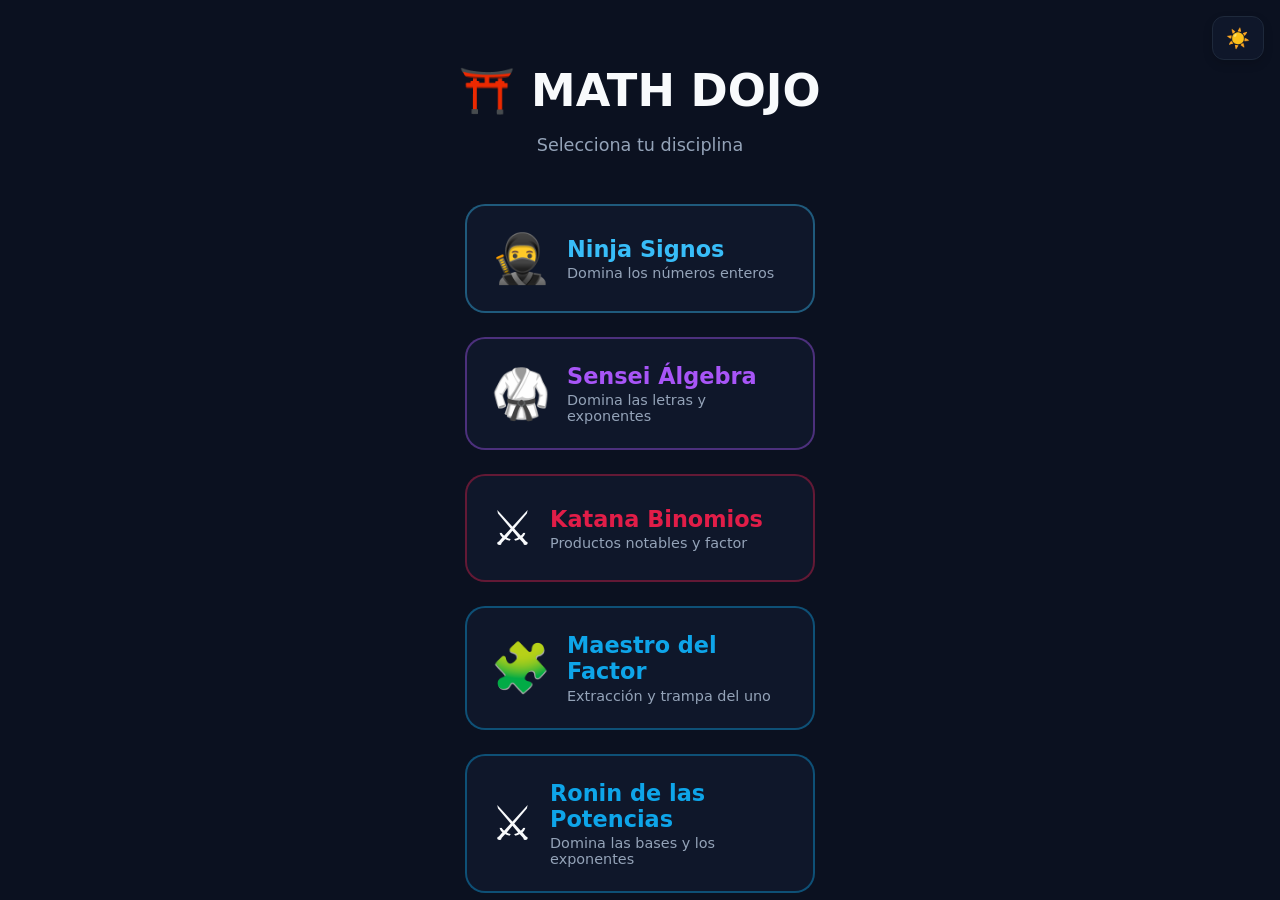
==== index.html @ 6744fbae "Add files via upload" ====
<!DOCTYPE html>
<html lang="es">
<head>
  <script>
    if (localStorage.getItem('mathlab_theme') === 'light') {
      document.documentElement.setAttribute('data-theme', 'light');
    }
  </script>
  <meta charset="UTF-8">
  <meta name="viewport" content="width=device-width, initial-scale=1.0, maximum-scale=1.0, user-scalable=no">
  <title>Math Dojo | MATH LAB</title>
  <meta name="theme-color" content="#0b1120">
  <meta name="apple-mobile-web-app-capable" content="yes">
  <meta name="apple-mobile-web-app-status-bar-style" content="black-translucent">
  <link rel="manifest" href="manifest.json">
  
  <style>
    :root {
      --bg-primary: #0b1120;
      --bg-card: #0f172a;
      --text-main: #f8fafc;
      --text-muted: #94a3b8;
      --border-color: #1e293b;
    }
    [data-theme="light"] {
      --bg-primary: #f8fafc;
      --bg-card: #ffffff;
      --text-main: #0f172a;
      --text-muted: #64748b;
      --border-color: #e2e8f0;
    }
    body {
      margin: 0; padding: 0;
      background-color: var(--bg-primary); color: var(--text-main);
      font-family: system-ui, -apple-system, sans-serif;
      height: 100vh; display: flex; flex-direction: column; align-items: center;
      transition: background-color 0.3s, color 0.3s;
    }
    .theme-toggle-btn {
      position: absolute; top: 1rem; right: 1rem;
      background: var(--bg-card); border: 1px solid var(--border-color);
      border-radius: 12px; cursor: pointer; padding: 0.6rem 0.8rem;
      font-size: 1.2rem; display: inline-flex; color: var(--text-main);
      box-shadow: 0 4px 10px rgba(0,0,0,0.15); z-index: 100;
    }
    .header { text-align: center; margin-top: 4rem; margin-bottom: 2rem; }
    .header h1 { font-size: 2.8rem; margin: 0; font-weight: 900; }
    .header p { color: var(--text-muted); font-size: 1.1rem; }
    
    .games-grid {
      display: flex; flex-direction: column; gap: 1.5rem;
      width: 90%; max-width: 350px;
    }
    .game-card {
      background: var(--bg-card); border: 2px solid var(--border-color);
      border-radius: 20px; padding: 1.5rem; text-decoration: none;
      display: flex; align-items: center; gap: 1rem;
      transition: transform 0.2s, box-shadow 0.2s;
      color: var(--text-main);
    }
    .game-card:active { transform: scale(0.95); }
    .game-icon { font-size: 3rem; }
    .game-info h2 { margin: 0 0 0.2rem 0; font-size: 1.4rem; font-weight: 800; }
    .game-info p { margin: 0; font-size: 0.9rem; color: var(--text-muted); }
    
    /* Colores específicos de cada juego */
    .card-enteros { border-color: rgba(56, 189, 248, 0.4); }
    .card-enteros h2 { color: #38bdf8; }
    .card-algebra { border-color: rgba(168, 85, 247, 0.4); }
    .card-algebra h2 { color: #a855f7; }
  </style>
</head>
<body>
  <button class="theme-toggle-btn" onclick="toggleTheme()"><span id="theme-icon">☀️</span></button>

  <div class="header">
    <h1>⛩️ MATH DOJO</h1>
    <p>Selecciona tu disciplina</p>
  </div>

  <div class="games-grid">
    <a href="signos.html" class="game-card card-enteros">
      <div class="game-icon">🥷</div>
      <div class="game-info">
        <h2>Ninja Signos</h2>
        <p>Domina los números enteros</p>
      </div>
    </a>

    <a href="algebra.html" class="game-card card-algebra">
      <div class="game-icon">🥋</div>
      <div class="game-info">
        <h2>Sensei Álgebra</h2>
        <p>Domina las letras y exponentes</p>
      </div>
    </a>

    <a href="notables.html" class="game-card" style="border-color: rgba(225, 29, 72, 0.4);">
      <div class="game-icon">⚔️</div>
      <div class="game-info">
        <h2 style="color: #e11d48;">Katana Binomios</h2>
        <p>Productos notables y factor</p>
      </div>
    </a>

    <a href="factor.html" class="game-card" style="border-color: rgba(14, 165, 233, 0.4);">
      <div class="game-icon">🧩</div>
      <div class="game-info">
        <h2 style="color: #0ea5e9;">Maestro del Factor</h2>
        <p>Extracción y trampa del uno</p>
      </div>
    <a href="ronin.html" class="game-card" style="border-color: rgba(14, 165, 233, 0.4);">
      <div class="game-icon">⚔️</div>
      <div class="game-info">
        <h2 style="color: #0ea5e9;">Ronin de las Potencias</h2>
        <p>Domina las bases y los exponentes</p>
      </div>
    </a>
  </div>

  <script>
    function initTheme() {
      const isLight = document.documentElement.getAttribute('data-theme') === 'light';
      document.getElementById('theme-icon').textContent = isLight ? '🌙' : '☀️';
    }
    function toggleTheme() {
      const isLight = document.documentElement.getAttribute('data-theme') === 'light';
      if (isLight) {
        document.documentElement.removeAttribute('data-theme');
        localStorage.setItem('mathlab_theme', 'dark');
        document.getElementById('theme-icon').textContent = '☀️';
      } else {
        document.documentElement.setAttribute('data-theme', 'light');
        localStorage.setItem('mathlab_theme', 'light');
        document.getElementById('theme-icon').textContent = '🌙';
      }
    }
    window.addEventListener('DOMContentLoaded', initTheme);
    
    if ('serviceWorker' in navigator) {
      window.addEventListener('load', () => navigator.serviceWorker.register('./sw.js'));
    }
  </script>
</body>
</html>
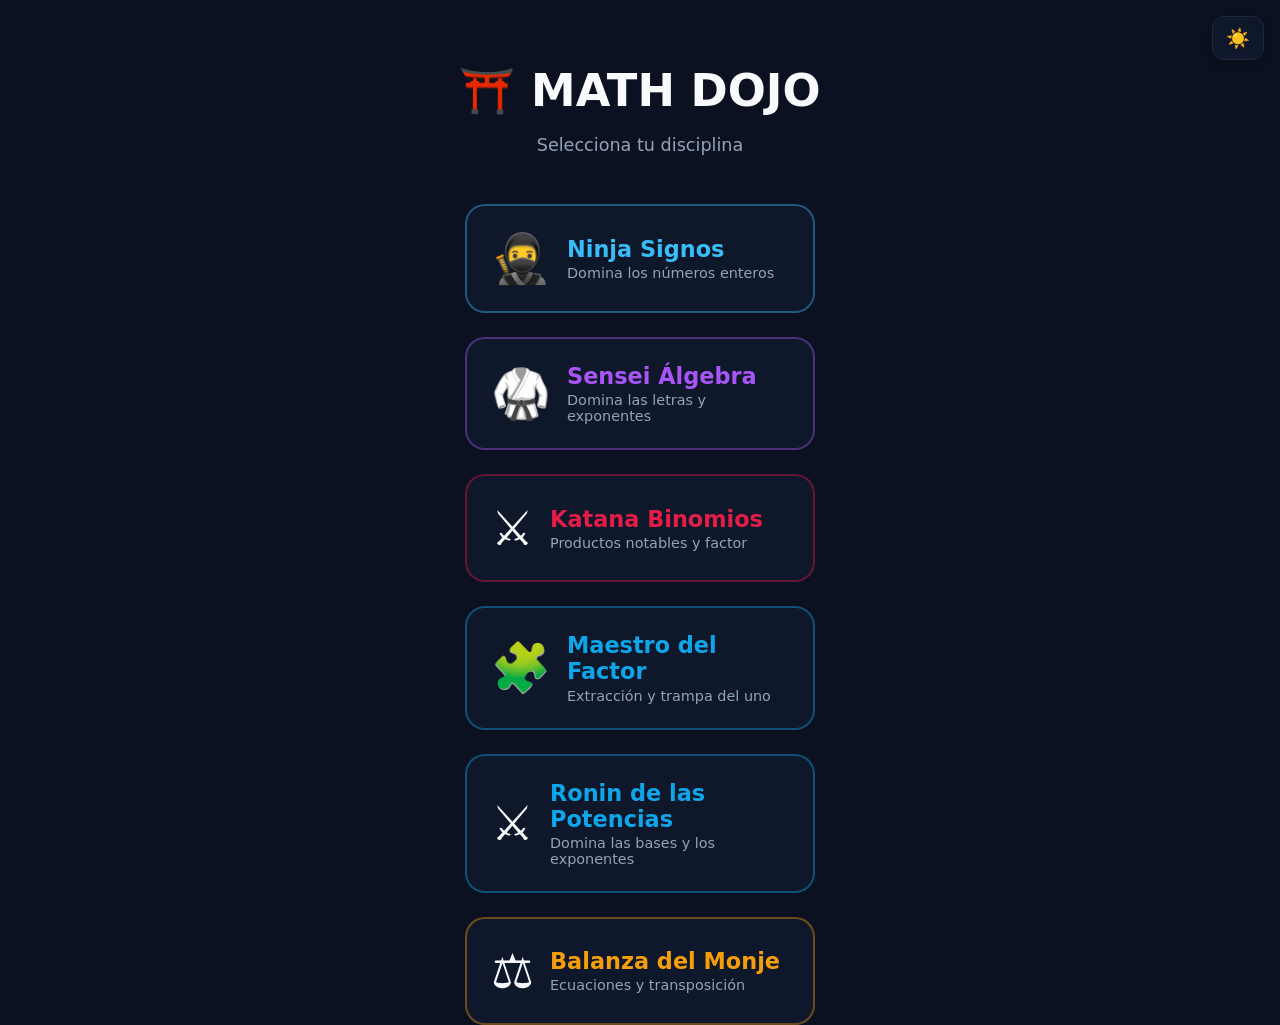
==== commit 5681ce02: "Add files via upload" ====
--- a/index.html
+++ b/index.html
@@ -116,6 +116,13 @@
         <p>Domina las bases y los exponentes</p>
       </div>
     </a>
+    <a href="balanza.html" class="game-card" style="border-color: rgba(245, 158, 11, 0.4);">
+      <div class="game-icon">⚖️</div>
+      <div class="game-info">
+        <h2 style="color: #f59e0b;">Balanza del Monje</h2>
+        <p>Ecuaciones y transposición</p>
+      </div>
+    </a>
   </div>
 
   <script>
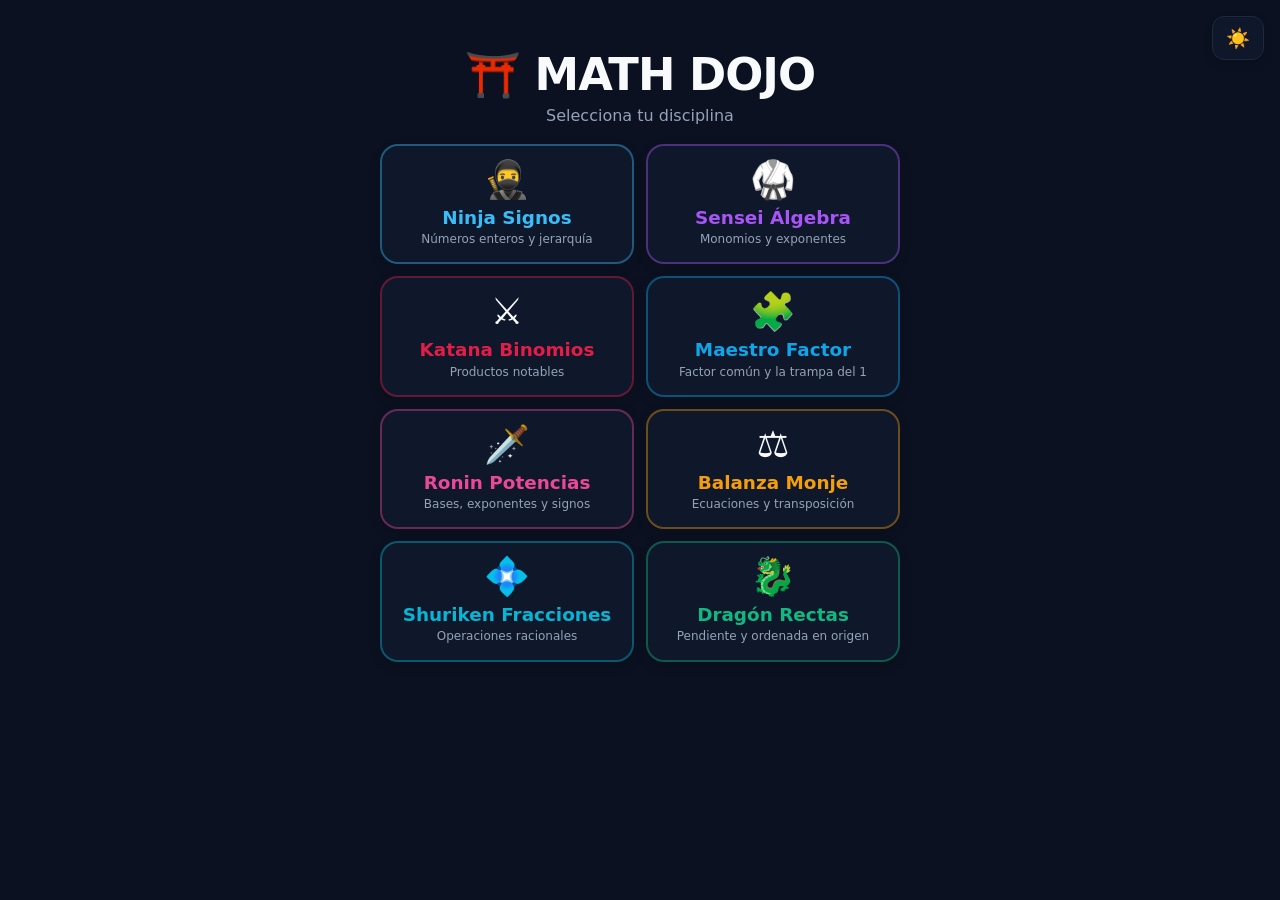
==== commit 95eb9dde: "Add files via upload" ====
--- a/index.html
+++ b/index.html
@@ -7,7 +7,7 @@
     }
   </script>
   <meta charset="UTF-8">
-  <meta name="viewport" content="width=device-width, initial-scale=1.0, maximum-scale=1.0, user-scalable=no">
+  <meta name="viewport" content="width=device-width, initial-scale=1.0, maximum-scale=1.0, user-scalable=no, viewport-fit=cover">
   <title>Math Dojo | MATH LAB</title>
   <meta name="theme-color" content="#0b1120">
   <meta name="apple-mobile-web-app-capable" content="yes">
@@ -29,12 +29,18 @@
       --text-muted: #64748b;
       --border-color: #e2e8f0;
     }
+    * { box-sizing: border-box; }
+    
     body {
       margin: 0; padding: 0;
       background-color: var(--bg-primary); color: var(--text-main);
       font-family: system-ui, -apple-system, sans-serif;
-      height: 100vh; display: flex; flex-direction: column; align-items: center;
+      min-height: 100vh;
+      display: flex; flex-direction: column; align-items: center;
+      overflow-x: hidden;
+      overflow-y: auto; /* Permite scroll limpio en el menú */
       transition: background-color 0.3s, color 0.3s;
+      padding-bottom: max(2rem, env(safe-area-inset-bottom));
     }
     .theme-toggle-btn {
       position: absolute; top: 1rem; right: 1rem;
@@ -42,28 +48,64 @@
       border-radius: 12px; cursor: pointer; padding: 0.6rem 0.8rem;
       font-size: 1.2rem; display: inline-flex; color: var(--text-main);
       box-shadow: 0 4px 10px rgba(0,0,0,0.15); z-index: 100;
-    }
-    .header { text-align: center; margin-top: 4rem; margin-bottom: 2rem; }
-    .header h1 { font-size: 2.8rem; margin: 0; font-weight: 900; }
-    .header p { color: var(--text-muted); font-size: 1.1rem; }
-    
+      transition: transform 0.15s;
+    }
+    .theme-toggle-btn:active { transform: scale(0.9); }
+
+    .header {
+      text-align: center;
+      margin-top: max(3rem, env(safe-area-inset-top));
+      margin-bottom: 1.2rem;
+      padding: 0 1rem;
+    }
+    .header h1 { font-size: clamp(2rem, 6vw, 2.8rem); margin: 0; font-weight: 900; letter-spacing: -1px; }
+    .header p { color: var(--text-muted); font-size: 1rem; margin: 0.3rem 0 0 0; }
+    
+    /* REJILLA A DOBLE COLUMNA */
     .games-grid {
-      display: flex; flex-direction: column; gap: 1.5rem;
-      width: 90%; max-width: 350px;
+      display: grid;
+      grid-template-columns: repeat(2, minmax(0, 1fr));
+      gap: 0.75rem;
+      width: 94%;
+      max-width: 520px;
     }
     .game-card {
-      background: var(--bg-card); border: 2px solid var(--border-color);
-      border-radius: 20px; padding: 1.5rem; text-decoration: none;
-      display: flex; align-items: center; gap: 1rem;
-      transition: transform 0.2s, box-shadow 0.2s;
+      background: var(--bg-card);
+      border: 2px solid var(--border-color);
+      border-radius: 18px;
+      padding: 1rem 0.6rem;
+      text-decoration: none;
+      display: flex;
+      flex-direction: column;
+      align-items: center;
+      text-align: center;
+      justify-content: center;
+      gap: 0.5rem;
+      transition: transform 0.15s, box-shadow 0.2s;
       color: var(--text-main);
+      box-shadow: 0 4px 12px rgba(0,0,0,0.15);
     }
     .game-card:active { transform: scale(0.95); }
-    .game-icon { font-size: 3rem; }
-    .game-info h2 { margin: 0 0 0.2rem 0; font-size: 1.4rem; font-weight: 800; }
-    .game-info p { margin: 0; font-size: 0.9rem; color: var(--text-muted); }
-    
-    /* Colores específicos de cada juego */
+    .game-icon { font-size: 2.3rem; line-height: 1; }
+    .game-info { width: 100%; }
+    .game-info h2 {
+      margin: 0 0 0.2rem 0;
+      font-size: clamp(0.95rem, 3.2vw, 1.15rem);
+      font-weight: 800;
+      line-height: 1.2;
+    }
+    .game-info p {
+      margin: 0;
+      font-size: 0.75rem;
+      color: var(--text-muted);
+      line-height: 1.2;
+      display: -webkit-box;
+      -webkit-line-clamp: 2;
+      -webkit-box-orient: vertical;
+      overflow: hidden;
+    }
+    
+    /* Colores temáticos */
     .card-enteros { border-color: rgba(56, 189, 248, 0.4); }
     .card-enteros h2 { color: #38bdf8; }
     .card-algebra { border-color: rgba(168, 85, 247, 0.4); }
@@ -71,7 +113,9 @@
   </style>
 </head>
 <body>
-  <button class="theme-toggle-btn" onclick="toggleTheme()"><span id="theme-icon">☀️</span></button>
+  <button class="theme-toggle-btn" onclick="toggleTheme()" title="Cambiar tema">
+    <span id="theme-icon">☀️</span>
+  </button>
 
   <div class="header">
     <h1>⛩️ MATH DOJO</h1>
@@ -83,7 +127,7 @@
       <div class="game-icon">🥷</div>
       <div class="game-info">
         <h2>Ninja Signos</h2>
-        <p>Domina los números enteros</p>
+        <p>Números enteros y jerarquía</p>
       </div>
     </a>
 
@@ -91,7 +135,7 @@
       <div class="game-icon">🥋</div>
       <div class="game-info">
         <h2>Sensei Álgebra</h2>
-        <p>Domina las letras y exponentes</p>
+        <p>Monomios y exponentes</p>
       </div>
     </a>
 
@@ -99,28 +143,47 @@
       <div class="game-icon">⚔️</div>
       <div class="game-info">
         <h2 style="color: #e11d48;">Katana Binomios</h2>
-        <p>Productos notables y factor</p>
+        <p>Productos notables</p>
       </div>
     </a>
 
     <a href="factor.html" class="game-card" style="border-color: rgba(14, 165, 233, 0.4);">
       <div class="game-icon">🧩</div>
       <div class="game-info">
-        <h2 style="color: #0ea5e9;">Maestro del Factor</h2>
-        <p>Extracción y trampa del uno</p>
-      </div>
-    <a href="ronin.html" class="game-card" style="border-color: rgba(14, 165, 233, 0.4);">
-      <div class="game-icon">⚔️</div>
-      <div class="game-info">
-        <h2 style="color: #0ea5e9;">Ronin de las Potencias</h2>
-        <p>Domina las bases y los exponentes</p>
-      </div>
-    </a>
+        <h2 style="color: #0ea5e9;">Maestro Factor</h2>
+        <p>Factor común y la trampa del 1</p>
+      </div>
+    </a>
+
+    <a href="ronin.html" class="game-card" style="border-color: rgba(236, 72, 153, 0.4);">
+      <div class="game-icon">🗡️</div>
+      <div class="game-info">
+        <h2 style="color: #ec4899;">Ronin Potencias</h2>
+        <p>Bases, exponentes y signos</p>
+      </div>
+    </a>
+
     <a href="balanza.html" class="game-card" style="border-color: rgba(245, 158, 11, 0.4);">
       <div class="game-icon">⚖️</div>
       <div class="game-info">
-        <h2 style="color: #f59e0b;">Balanza del Monje</h2>
+        <h2 style="color: #f59e0b;">Balanza Monje</h2>
         <p>Ecuaciones y transposición</p>
+      </div>
+    </a>
+
+    <a href="fracciones.html" class="game-card" style="border-color: rgba(6, 182, 212, 0.4);">
+      <div class="game-icon">💠</div>
+      <div class="game-info">
+        <h2 style="color: #06b6d4;">Shuriken Fracciones</h2>
+        <p>Operaciones racionales</p>
+      </div>
+    </a>
+
+    <a href="rectas.html" class="game-card" style="border-color: rgba(16, 185, 129, 0.4);">
+      <div class="game-icon">🐉</div>
+      <div class="game-info">
+        <h2 style="color: #10b981;">Dragón Rectas</h2>
+        <p>Pendiente y ordenada en origen</p>
       </div>
     </a>
   </div>
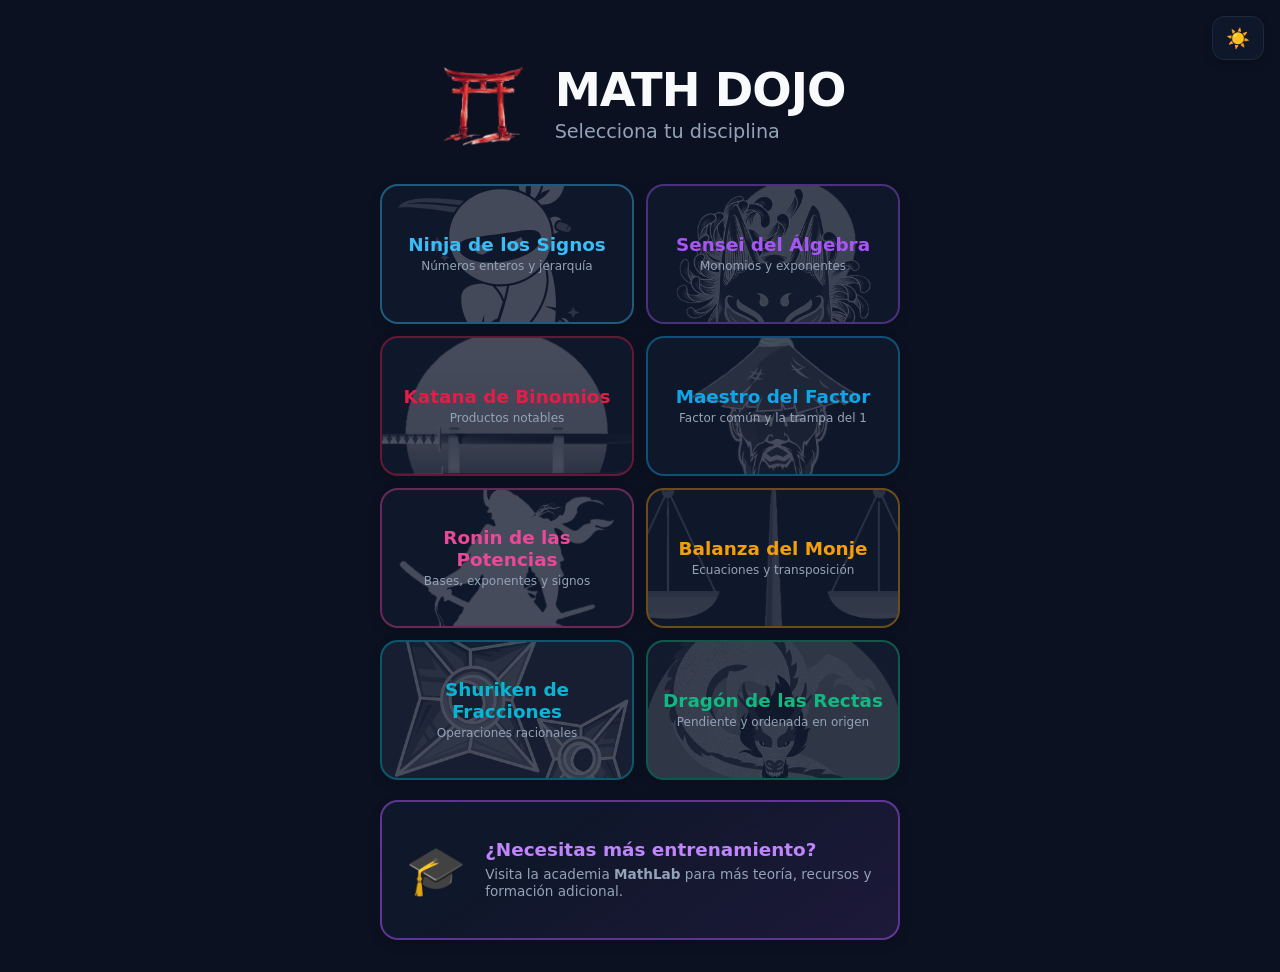
==== commit 3b2db954: "Add files via upload" ====
--- a/index.html
+++ b/index.html
@@ -38,7 +38,7 @@
       min-height: 100vh;
       display: flex; flex-direction: column; align-items: center;
       overflow-x: hidden;
-      overflow-y: auto; /* Permite scroll limpio en el menú */
+      overflow-y: auto;
       transition: background-color 0.3s, color 0.3s;
       padding-bottom: max(2rem, env(safe-area-inset-bottom));
     }
@@ -53,13 +53,49 @@
     .theme-toggle-btn:active { transform: scale(0.9); }
 
     .header {
-      text-align: center;
-      margin-top: max(3rem, env(safe-area-inset-top));
-      margin-bottom: 1.2rem;
-      padding: 0 1rem;
-    }
-    .header h1 { font-size: clamp(2rem, 6vw, 2.8rem); margin: 0; font-weight: 900; letter-spacing: -1px; }
-    .header p { color: var(--text-muted); font-size: 1rem; margin: 0.3rem 0 0 0; }
+      display: flex;
+      flex-direction: row;
+      align-items: center;
+      justify-content: center;
+      gap: 1.5rem;
+      margin-top: max(3.5rem, env(safe-area-inset-top));
+      margin-bottom: 2rem;
+      padding: 0 1.2rem;
+      max-width: 520px;
+      width: 94%;
+    }
+    .header-tori {
+      height: 6rem;
+      width: 6rem;
+      object-fit: contain;
+      flex-shrink: 0;
+      display: block;
+      mix-blend-mode: screen; 
+    }
+    [data-theme="light"] .header-tori {
+      mix-blend-mode: multiply;
+    }
+    .header-text {
+      display: flex;
+      flex-direction: column;
+      align-items: flex-start;
+      text-align: left;
+      justify-content: center;
+    }
+    .header h1 { 
+      font-size: clamp(2rem, 6.5vw, 2.9rem); 
+      margin: 0; 
+      font-weight: 900; 
+      letter-spacing: -1px; 
+      line-height: 1.1;
+    }
+    .header p { 
+      color: var(--text-muted); 
+      font-size: clamp(0.95rem, 3.4vw, 1.2rem); 
+      margin: 0.2rem 0 0 0; 
+      font-weight: 500;
+      line-height: 1.2;
+    }
     
     /* REJILLA A DOBLE COLUMNA */
     .games-grid {
@@ -70,24 +106,38 @@
       max-width: 520px;
     }
     .game-card {
-      background: var(--bg-card);
+      background-color: var(--bg-card);
       border: 2px solid var(--border-color);
       border-radius: 18px;
-      padding: 1rem 0.6rem;
+      padding: 1.2rem 0.8rem;
+      min-height: 140px;
       text-decoration: none;
       display: flex;
       flex-direction: column;
       align-items: center;
       text-align: center;
       justify-content: center;
-      gap: 0.5rem;
+      gap: 0.4rem;
       transition: transform 0.15s, box-shadow 0.2s;
       color: var(--text-main);
       box-shadow: 0 4px 12px rgba(0,0,0,0.15);
+      position: relative;
+      overflow: hidden; 
     }
     .game-card:active { transform: scale(0.95); }
-    .game-icon { font-size: 2.3rem; line-height: 1; }
-    .game-info { width: 100%; }
+
+    .game-icon {
+      font-size: 2.3rem;
+      line-height: 1;
+      position: relative;
+      z-index: 2;
+    }
+
+    .game-info {
+      width: 100%;
+      position: relative;
+      z-index: 2;
+    }
     .game-info h2 {
       margin: 0 0 0.2rem 0;
       font-size: clamp(0.95rem, 3.2vw, 1.15rem);
@@ -99,17 +149,72 @@
       font-size: 0.75rem;
       color: var(--text-muted);
       line-height: 1.2;
-      display: -webkit-box;
-      -webkit-line-clamp: 2;
-      -webkit-box-orient: vertical;
-      overflow: hidden;
-    }
-    
+    }
+
+    /* FONDO DE ILUSTRACIÓN COMPLETO */
+    .card-full-bg {
+      position: absolute;
+      top: -15%;
+      left: -15%;
+      width: 130%;
+      height: 130%;
+      object-fit: cover;
+      object-position: center 25%;
+      pointer-events: none;
+      z-index: 1;
+      opacity: 0.25;
+      filter: invert(1) grayscale(1);
+      mix-blend-mode: screen;
+      transition: transform 0.25s ease, opacity 0.25s ease;
+    }
+
+    [data-theme="light"] .card-full-bg {
+      opacity: 0.15;
+      filter: none;
+      mix-blend-mode: multiply;
+    }
+
+    .game-card:active .card-full-bg {
+      transform: scale(1.08);
+      opacity: 0.35;
+    }
+
+    /* TARJETA ESPECIAL (ANCHO COMPLETO) */
+    .promo-card {
+      grid-column: 1 / -1; /* Ocupa las dos columnas */
+      flex-direction: row; /* Disposición horizontal */
+      text-align: left;
+      padding: 1.5rem;
+      background: linear-gradient(145deg, var(--bg-card) 30%, rgba(168, 85, 247, 0.12) 100%);
+      border-color: rgba(168, 85, 247, 0.5);
+      justify-content: flex-start;
+      gap: 1.2rem;
+      margin-top: 0.5rem; /* Un poco de separación extra del resto de tarjetas */
+    }
+    .promo-card .game-icon {
+      font-size: 3rem;
+    }
+    .promo-card .game-info p {
+      font-size: 0.85rem;
+      margin-top: 0.3rem;
+      line-height: 1.3;
+    }
+
     /* Colores temáticos */
     .card-enteros { border-color: rgba(56, 189, 248, 0.4); }
     .card-enteros h2 { color: #38bdf8; }
+    
     .card-algebra { border-color: rgba(168, 85, 247, 0.4); }
     .card-algebra h2 { color: #a855f7; }
+
+    .card-balanza { border-color: rgba(245, 158, 11, 0.4); }
+    .card-balanza h2 { color: #f59e0b; }
+
+    .card-fracciones { border-color: rgba(6, 182, 212, 0.4); }
+    .card-fracciones h2 { color: #06b6d4; }
+
+    .card-rectas { border-color: rgba(16, 185, 129, 0.4); }
+    .card-rectas h2 { color: #10b981; }
   </style>
 </head>
 <body>
@@ -118,72 +223,92 @@
   </button>
 
   <div class="header">
-    <h1>⛩️ MATH DOJO</h1>
-    <p>Selecciona tu disciplina</p>
+    <img src="Tori.png" class="header-tori" alt="Tori">
+    <div class="header-text">
+      <h1>MATH DOJO</h1>
+      <p>Selecciona tu disciplina</p>
+    </div>
   </div>
 
   <div class="games-grid">
+    <!-- Ninja de los Signos -->
     <a href="signos.html" class="game-card card-enteros">
-      <div class="game-icon">🥷</div>
-      <div class="game-info">
-        <h2>Ninja Signos</h2>
+      <img src="ninja-bg.svg" class="card-full-bg" alt="" aria-hidden="true">
+      <div class="game-info">
+        <h2>Ninja de los Signos</h2>
         <p>Números enteros y jerarquía</p>
       </div>
     </a>
 
+    <!-- Sensei del Álgebra -->
     <a href="algebra.html" class="game-card card-algebra">
-      <div class="game-icon">🥋</div>
-      <div class="game-info">
-        <h2>Sensei Álgebra</h2>
+      <img src="sensei-bg.png" class="card-full-bg" alt="" aria-hidden="true">
+      <div class="game-info">
+        <h2>Sensei del Álgebra</h2>
         <p>Monomios y exponentes</p>
       </div>
     </a>
 
+    <!-- Katana de Binomios -->
     <a href="notables.html" class="game-card" style="border-color: rgba(225, 29, 72, 0.4);">
-      <div class="game-icon">⚔️</div>
-      <div class="game-info">
-        <h2 style="color: #e11d48;">Katana Binomios</h2>
+      <img src="katana-bg.png" class="card-full-bg" alt="" aria-hidden="true">
+      <div class="game-info">
+        <h2 style="color: #e11d48;">Katana de Binomios</h2>
         <p>Productos notables</p>
       </div>
     </a>
 
+    <!-- Maestro del Factor -->
     <a href="factor.html" class="game-card" style="border-color: rgba(14, 165, 233, 0.4);">
-      <div class="game-icon">🧩</div>
-      <div class="game-info">
-        <h2 style="color: #0ea5e9;">Maestro Factor</h2>
+      <img src="maestro-bg.png" class="card-full-bg" alt="" aria-hidden="true">
+      <div class="game-info">
+        <h2 style="color: #0ea5e9;">Maestro del Factor</h2>
         <p>Factor común y la trampa del 1</p>
       </div>
     </a>
 
+    <!-- Ronin de las Potencias -->
     <a href="ronin.html" class="game-card" style="border-color: rgba(236, 72, 153, 0.4);">
-      <div class="game-icon">🗡️</div>
-      <div class="game-info">
-        <h2 style="color: #ec4899;">Ronin Potencias</h2>
+      <img src="ronin-bg.png" class="card-full-bg" alt="" aria-hidden="true">
+      <div class="game-info">
+        <h2 style="color: #ec4899;">Ronin de las Potencias</h2>
         <p>Bases, exponentes y signos</p>
       </div>
     </a>
 
-    <a href="balanza.html" class="game-card" style="border-color: rgba(245, 158, 11, 0.4);">
-      <div class="game-icon">⚖️</div>
-      <div class="game-info">
-        <h2 style="color: #f59e0b;">Balanza Monje</h2>
+    <!-- Balanza del Monje -->
+    <a href="balanza.html" class="game-card card-balanza">
+      <img src="scales-bg.png" class="card-full-bg" alt="" aria-hidden="true">
+      <div class="game-info">
+        <h2>Balanza del Monje</h2>
         <p>Ecuaciones y transposición</p>
       </div>
     </a>
 
-    <a href="fracciones.html" class="game-card" style="border-color: rgba(6, 182, 212, 0.4);">
-      <div class="game-icon">💠</div>
-      <div class="game-info">
-        <h2 style="color: #06b6d4;">Shuriken Fracciones</h2>
+    <!-- Shuriken de Fracciones -->
+    <a href="fracciones.html" class="game-card card-fracciones">
+      <img src="shuriken-bg.png" class="card-full-bg" alt="" aria-hidden="true">
+      <div class="game-info">
+        <h2>Shuriken de Fracciones</h2>
         <p>Operaciones racionales</p>
       </div>
     </a>
 
-    <a href="rectas.html" class="game-card" style="border-color: rgba(16, 185, 129, 0.4);">
-      <div class="game-icon">🐉</div>
-      <div class="game-info">
-        <h2 style="color: #10b981;">Dragón Rectas</h2>
+    <!-- Dragón de las Rectas -->
+    <a href="rectas.html" class="game-card card-rectas">
+      <img src="dragon-bg.jpg" class="card-full-bg" alt="" aria-hidden="true">
+      <div class="game-info">
+        <h2>Dragón de las Rectas</h2>
         <p>Pendiente y ordenada en origen</p>
+      </div>
+    </a>
+
+    <!-- Tarjeta Especial: MathLab Promo -->
+    <a href="https://mathlab-phi.vercel.app/" target="_blank" rel="noopener noreferrer" class="game-card promo-card">
+      <div class="game-icon">🎓</div>
+      <div class="game-info">
+        <h2 style="color: #c084fc;">¿Necesitas más entrenamiento?</h2>
+        <p>Visita la academia <b>MathLab</b> para más teoría, recursos y formación adicional.</p>
       </div>
     </a>
   </div>
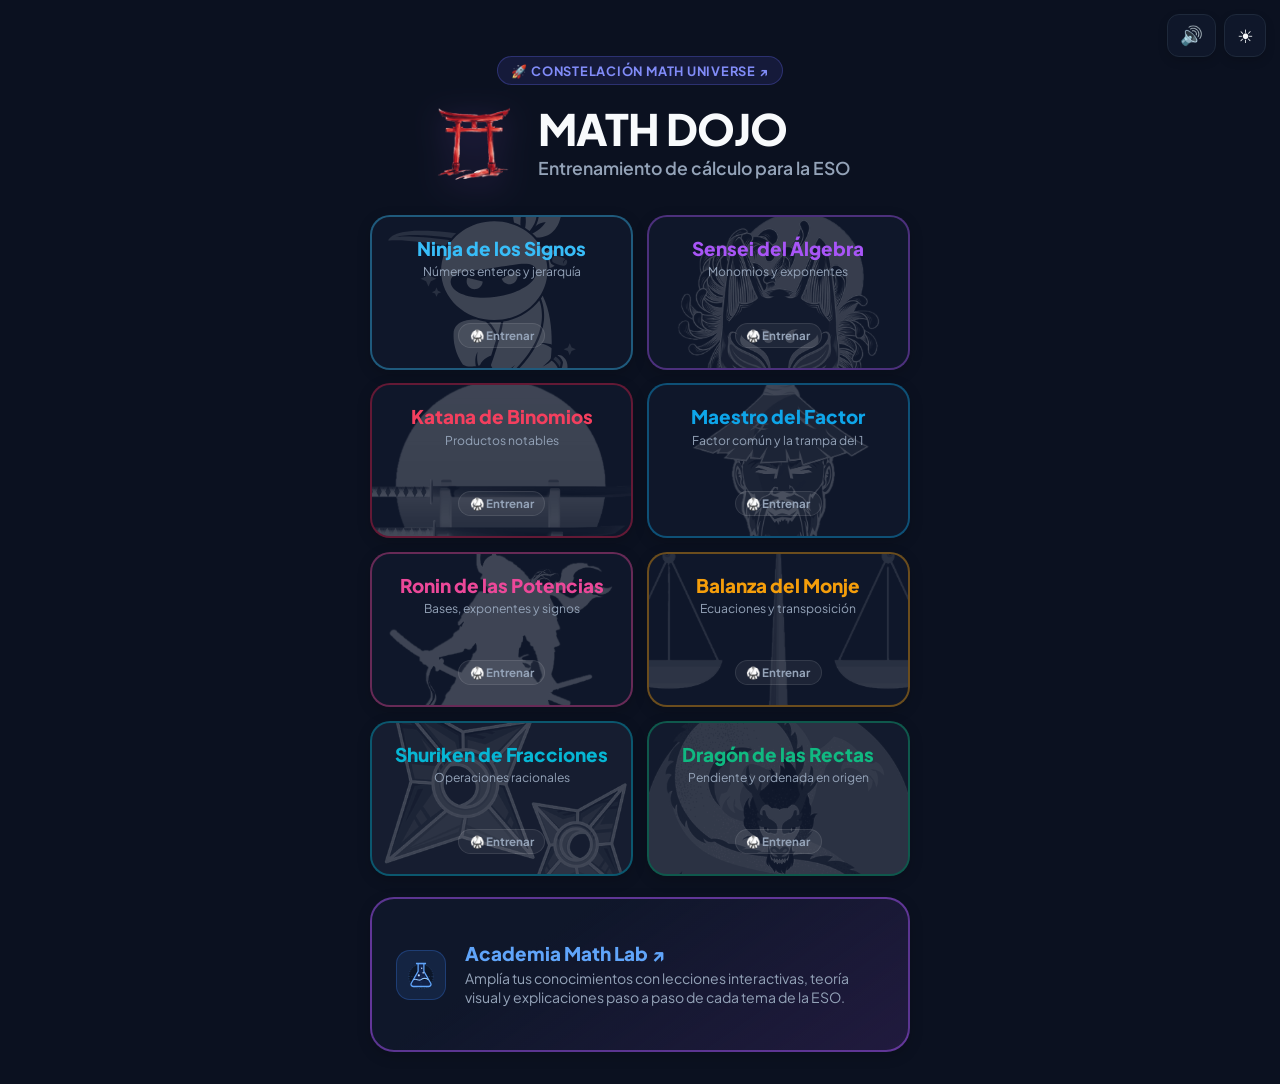
==== commit 514d62f6: "Add files via upload" ====
--- a/index.html
+++ b/index.html
@@ -2,17 +2,23 @@
 <html lang="es">
 <head>
   <script>
-    if (localStorage.getItem('mathlab_theme') === 'light') {
+    let initialTheme = localStorage.getItem('mathdojo_theme') || localStorage.getItem('mathlab_theme');
+    if (initialTheme === 'light') {
       document.documentElement.setAttribute('data-theme', 'light');
     }
   </script>
   <meta charset="UTF-8">
   <meta name="viewport" content="width=device-width, initial-scale=1.0, maximum-scale=1.0, user-scalable=no, viewport-fit=cover">
-  <title>Math Dojo | MATH LAB</title>
+  <title>Math Dojo | Centro de Entrenamiento de Cálculo</title>
   <meta name="theme-color" content="#0b1120">
   <meta name="apple-mobile-web-app-capable" content="yes">
   <meta name="apple-mobile-web-app-status-bar-style" content="black-translucent">
+  <meta name="apple-mobile-web-app-title" content="Math Dojo">
   <link rel="manifest" href="manifest.json">
+  
+  <link rel="stylesheet" href="dojo-theme.css">
+  <script src="dojo-audio.js" defer></script>
+  <script src="dojo-stats.js" defer></script>
   
   <style>
     :root {
@@ -34,7 +40,6 @@
     body {
       margin: 0; padding: 0;
       background-color: var(--bg-primary); color: var(--text-main);
-      font-family: system-ui, -apple-system, sans-serif;
       min-height: 100vh;
       display: flex; flex-direction: column; align-items: center;
       overflow-x: hidden;
@@ -42,39 +47,65 @@
       transition: background-color 0.3s, color 0.3s;
       padding-bottom: max(2rem, env(safe-area-inset-bottom));
     }
-    .theme-toggle-btn {
-      position: absolute; top: 1rem; right: 1rem;
-      background: var(--bg-card); border: 1px solid var(--border-color);
-      border-radius: 12px; cursor: pointer; padding: 0.6rem 0.8rem;
-      font-size: 1.2rem; display: inline-flex; color: var(--text-main);
-      box-shadow: 0 4px 10px rgba(0,0,0,0.15); z-index: 100;
-      transition: transform 0.15s;
-    }
-    .theme-toggle-btn:active { transform: scale(0.9); }
 
     .header {
+      display: flex;
+      flex-direction: column;
+      align-items: center;
+      text-align: center;
+      margin-top: max(3.5rem, env(safe-area-inset-top));
+      margin-bottom: 1.8rem;
+      padding: 0 1.2rem;
+      max-width: 540px;
+      width: 94%;
+    }
+
+    .constellation-pill {
+      display: inline-flex;
+      align-items: center;
+      gap: 0.45rem;
+      padding: 0.35rem 0.85rem;
+      border-radius: 999px;
+      background: rgba(99, 102, 241, 0.12);
+      border: 1px solid rgba(99, 102, 241, 0.3);
+      color: #818cf8;
+      font-size: 0.8rem;
+      font-weight: 700;
+      letter-spacing: 0.06em;
+      text-transform: uppercase;
+      margin-bottom: 0.8rem;
+      text-decoration: none;
+      transition: transform 0.2s ease, background 0.2s ease, border-color 0.2s ease;
+    }
+    .constellation-pill:hover {
+      background: rgba(99, 102, 241, 0.22);
+      border-color: rgba(99, 102, 241, 0.55);
+      transform: translateY(-1px);
+    }
+
+    .header-main-row {
       display: flex;
       flex-direction: row;
       align-items: center;
       justify-content: center;
-      gap: 1.5rem;
-      margin-top: max(3.5rem, env(safe-area-inset-top));
-      margin-bottom: 2rem;
-      padding: 0 1.2rem;
-      max-width: 520px;
-      width: 94%;
-    }
+      gap: 1.3rem;
+      width: 100%;
+    }
+
     .header-tori {
-      height: 6rem;
-      width: 6rem;
+      height: 5.5rem;
+      width: 5.5rem;
       object-fit: contain;
       flex-shrink: 0;
       display: block;
+      filter: drop-shadow(0 8px 16px rgba(168, 85, 247, 0.25));
       mix-blend-mode: screen; 
     }
     [data-theme="light"] .header-tori {
       mix-blend-mode: multiply;
-    }
+      filter: none;
+    }
+
     .header-text {
       display: flex;
       flex-direction: column;
@@ -83,7 +114,7 @@
       justify-content: center;
     }
     .header h1 { 
-      font-size: clamp(2rem, 6.5vw, 2.9rem); 
+      font-size: clamp(2rem, 6.5vw, 2.7rem); 
       margin: 0; 
       font-weight: 900; 
       letter-spacing: -1px; 
@@ -91,46 +122,45 @@
     }
     .header p { 
       color: var(--text-muted); 
-      font-size: clamp(0.95rem, 3.4vw, 1.2rem); 
-      margin: 0.2rem 0 0 0; 
-      font-weight: 500;
-      line-height: 1.2;
+      font-size: clamp(0.92rem, 3.2vw, 1.1rem); 
+      margin: 0.25rem 0 0 0; 
+      font-weight: 600;
+      line-height: 1.25;
     }
     
     /* REJILLA A DOBLE COLUMNA */
     .games-grid {
       display: grid;
       grid-template-columns: repeat(2, minmax(0, 1fr));
-      gap: 0.75rem;
+      gap: 0.85rem;
       width: 94%;
-      max-width: 520px;
+      max-width: 540px;
     }
     .game-card {
       background-color: var(--bg-card);
       border: 2px solid var(--border-color);
-      border-radius: 18px;
-      padding: 1.2rem 0.8rem;
-      min-height: 140px;
+      border-radius: 20px;
+      padding: 1.25rem 0.85rem;
+      min-height: 155px;
       text-decoration: none;
       display: flex;
       flex-direction: column;
       align-items: center;
       text-align: center;
-      justify-content: center;
-      gap: 0.4rem;
-      transition: transform 0.15s, box-shadow 0.2s;
+      justify-content: space-between;
+      gap: 0.35rem;
+      transition: transform 0.15s ease, box-shadow 0.2s ease, border-color 0.2s ease;
       color: var(--text-main);
-      box-shadow: 0 4px 12px rgba(0,0,0,0.15);
+      box-shadow: 0 4px 14px rgba(0,0,0,0.18);
       position: relative;
       overflow: hidden; 
     }
-    .game-card:active { transform: scale(0.95); }
-
-    .game-icon {
-      font-size: 2.3rem;
-      line-height: 1;
-      position: relative;
-      z-index: 2;
+    .game-card:hover {
+      transform: translateY(-2px);
+      box-shadow: 0 8px 24px rgba(0,0,0,0.25);
+    }
+    .game-card:active { 
+      transform: scale(0.96); 
     }
 
     .game-info {
@@ -139,16 +169,16 @@
       z-index: 2;
     }
     .game-info h2 {
-      margin: 0 0 0.2rem 0;
-      font-size: clamp(0.95rem, 3.2vw, 1.15rem);
+      margin: 0 0 0.3rem 0;
+      font-size: clamp(0.98rem, 3.2vw, 1.18rem);
       font-weight: 800;
       line-height: 1.2;
     }
     .game-info p {
       margin: 0;
-      font-size: 0.75rem;
+      font-size: 0.76rem;
       color: var(--text-muted);
-      line-height: 1.2;
+      line-height: 1.25;
     }
 
     /* FONDO DE ILUSTRACIÓN COMPLETO */
@@ -162,42 +192,45 @@
       object-position: center 25%;
       pointer-events: none;
       z-index: 1;
-      opacity: 0.25;
+      opacity: 0.22;
       filter: invert(1) grayscale(1);
       mix-blend-mode: screen;
       transition: transform 0.25s ease, opacity 0.25s ease;
     }
 
     [data-theme="light"] .card-full-bg {
-      opacity: 0.15;
+      opacity: 0.12;
       filter: none;
       mix-blend-mode: multiply;
     }
 
-    .game-card:active .card-full-bg {
+    .game-card:active .card-full-bg,
+    .game-card:hover .card-full-bg {
       transform: scale(1.08);
-      opacity: 0.35;
+      opacity: 0.32;
     }
 
     /* TARJETA ESPECIAL (ANCHO COMPLETO) */
     .promo-card {
-      grid-column: 1 / -1; /* Ocupa las dos columnas */
-      flex-direction: row; /* Disposición horizontal */
+      grid-column: 1 / -1;
+      flex-direction: row;
       text-align: left;
-      padding: 1.5rem;
-      background: linear-gradient(145deg, var(--bg-card) 30%, rgba(168, 85, 247, 0.12) 100%);
+      padding: 1.4rem 1.5rem;
+      background: linear-gradient(145deg, var(--bg-card) 30%, rgba(168, 85, 247, 0.14) 100%);
       border-color: rgba(168, 85, 247, 0.5);
+      border-radius: 24px;
       justify-content: flex-start;
       gap: 1.2rem;
-      margin-top: 0.5rem; /* Un poco de separación extra del resto de tarjetas */
+      margin-top: 0.5rem;
     }
     .promo-card .game-icon {
-      font-size: 3rem;
+      font-size: 2.8rem;
+      line-height: 1;
     }
     .promo-card .game-info p {
-      font-size: 0.85rem;
+      font-size: 0.88rem;
       margin-top: 0.3rem;
-      line-height: 1.3;
+      line-height: 1.35;
     }
 
     /* Colores temáticos */
@@ -207,6 +240,15 @@
     .card-algebra { border-color: rgba(168, 85, 247, 0.4); }
     .card-algebra h2 { color: #a855f7; }
 
+    .card-notables { border-color: rgba(225, 29, 72, 0.4); }
+    .card-notables h2 { color: #f43f5e; }
+
+    .card-factor { border-color: rgba(14, 165, 233, 0.4); }
+    .card-factor h2 { color: #0ea5e9; }
+
+    .card-ronin { border-color: rgba(236, 72, 153, 0.4); }
+    .card-ronin h2 { color: #ec4899; }
+
     .card-balanza { border-color: rgba(245, 158, 11, 0.4); }
     .card-balanza h2 { color: #f59e0b; }
 
@@ -218,97 +260,124 @@
   </style>
 </head>
 <body>
-  <button class="theme-toggle-btn" onclick="toggleTheme()" title="Cambiar tema">
-    <span id="theme-icon">☀️</span>
-  </button>
+  <!-- Controles Superiores: Sonido y Tema -->
+  <div class="top-controls">
+    <button class="sound-toggle-btn" type="button" onclick="DojoAudio.toggleMute()" aria-label="Silenciar o activar sonido" title="Sonido">
+      <span class="sound-icon">🔊</span>
+    </button>
+    <button class="theme-toggle-btn" type="button" onclick="toggleTheme()" aria-label="Cambiar tema de color" title="Cambiar tema">
+      <span id="theme-icon">☀️</span>
+    </button>
+  </div>
 
   <div class="header">
-    <img src="Tori.png" class="header-tori" alt="Tori">
-    <div class="header-text">
-      <h1>MATH DOJO</h1>
-      <p>Selecciona tu disciplina</p>
+    <a href="https://mathuniverse-beta.vercel.app/" target="_blank" rel="noopener noreferrer" class="constellation-pill" title="Visitar Math Universe">🚀 Constelación Math Universe ↗</a>
+    <div class="header-main-row">
+      <img src="Tori.png" class="header-tori" alt="Tori">
+      <div class="header-text">
+        <h1>MATH DOJO</h1>
+        <p>Entrenamiento de cálculo para la ESO</p>
+      </div>
     </div>
   </div>
 
   <div class="games-grid">
     <!-- Ninja de los Signos -->
-    <a href="signos.html" class="game-card card-enteros">
+    <a href="signos.html" class="game-card card-enteros" onclick="if(window.DojoAudio) DojoAudio.play('tap')">
       <img src="ninja-bg.svg" class="card-full-bg" alt="" aria-hidden="true">
       <div class="game-info">
         <h2>Ninja de los Signos</h2>
         <p>Números enteros y jerarquía</p>
       </div>
+      <div class="card-belt-badge" data-game="signos">🥋 Entrenar</div>
     </a>
 
     <!-- Sensei del Álgebra -->
-    <a href="algebra.html" class="game-card card-algebra">
+    <a href="algebra.html" class="game-card card-algebra" onclick="if(window.DojoAudio) DojoAudio.play('tap')">
       <img src="sensei-bg.png" class="card-full-bg" alt="" aria-hidden="true">
       <div class="game-info">
         <h2>Sensei del Álgebra</h2>
         <p>Monomios y exponentes</p>
       </div>
+      <div class="card-belt-badge" data-game="algebra">🥋 Entrenar</div>
     </a>
 
     <!-- Katana de Binomios -->
-    <a href="notables.html" class="game-card" style="border-color: rgba(225, 29, 72, 0.4);">
+    <a href="notables.html" class="game-card card-notables" onclick="if(window.DojoAudio) DojoAudio.play('tap')">
       <img src="katana-bg.png" class="card-full-bg" alt="" aria-hidden="true">
       <div class="game-info">
-        <h2 style="color: #e11d48;">Katana de Binomios</h2>
+        <h2>Katana de Binomios</h2>
         <p>Productos notables</p>
       </div>
+      <div class="card-belt-badge" data-game="notables">🥋 Entrenar</div>
     </a>
 
     <!-- Maestro del Factor -->
-    <a href="factor.html" class="game-card" style="border-color: rgba(14, 165, 233, 0.4);">
+    <a href="factor.html" class="game-card card-factor" onclick="if(window.DojoAudio) DojoAudio.play('tap')">
       <img src="maestro-bg.png" class="card-full-bg" alt="" aria-hidden="true">
       <div class="game-info">
-        <h2 style="color: #0ea5e9;">Maestro del Factor</h2>
+        <h2>Maestro del Factor</h2>
         <p>Factor común y la trampa del 1</p>
       </div>
+      <div class="card-belt-badge" data-game="factor">🥋 Entrenar</div>
     </a>
 
     <!-- Ronin de las Potencias -->
-    <a href="ronin.html" class="game-card" style="border-color: rgba(236, 72, 153, 0.4);">
+    <a href="ronin.html" class="game-card card-ronin" onclick="if(window.DojoAudio) DojoAudio.play('tap')">
       <img src="ronin-bg.png" class="card-full-bg" alt="" aria-hidden="true">
       <div class="game-info">
-        <h2 style="color: #ec4899;">Ronin de las Potencias</h2>
+        <h2>Ronin de las Potencias</h2>
         <p>Bases, exponentes y signos</p>
       </div>
+      <div class="card-belt-badge" data-game="ronin">🥋 Entrenar</div>
     </a>
 
     <!-- Balanza del Monje -->
-    <a href="balanza.html" class="game-card card-balanza">
+    <a href="balanza.html" class="game-card card-balanza" onclick="if(window.DojoAudio) DojoAudio.play('tap')">
       <img src="scales-bg.png" class="card-full-bg" alt="" aria-hidden="true">
       <div class="game-info">
         <h2>Balanza del Monje</h2>
         <p>Ecuaciones y transposición</p>
       </div>
+      <div class="card-belt-badge" data-game="balanza">🥋 Entrenar</div>
     </a>
 
     <!-- Shuriken de Fracciones -->
-    <a href="fracciones.html" class="game-card card-fracciones">
+    <a href="fracciones.html" class="game-card card-fracciones" onclick="if(window.DojoAudio) DojoAudio.play('tap')">
       <img src="shuriken-bg.png" class="card-full-bg" alt="" aria-hidden="true">
       <div class="game-info">
         <h2>Shuriken de Fracciones</h2>
         <p>Operaciones racionales</p>
       </div>
+      <div class="card-belt-badge" data-game="fracciones">🥋 Entrenar</div>
     </a>
 
     <!-- Dragón de las Rectas -->
-    <a href="rectas.html" class="game-card card-rectas">
+    <a href="rectas.html" class="game-card card-rectas" onclick="if(window.DojoAudio) DojoAudio.play('tap')">
       <img src="dragon-bg.jpg" class="card-full-bg" alt="" aria-hidden="true">
       <div class="game-info">
         <h2>Dragón de las Rectas</h2>
         <p>Pendiente y ordenada en origen</p>
       </div>
-    </a>
-
-    <!-- Tarjeta Especial: MathLab Promo -->
-    <a href="https://mathlab-phi.vercel.app/" target="_blank" rel="noopener noreferrer" class="game-card promo-card">
-      <div class="game-icon">🎓</div>
-      <div class="game-info">
-        <h2 style="color: #c084fc;">¿Necesitas más entrenamiento?</h2>
-        <p>Visita la academia <b>MathLab</b> para más teoría, recursos y formación adicional.</p>
+      <div class="card-belt-badge" data-game="rectas">🥋 Entrenar</div>
+    </a>
+
+    <!-- Tarjeta Especial: Math Lab -->
+    <a href="https://mathlab-phi.vercel.app/" target="_blank" rel="noopener noreferrer" class="game-card promo-card" onclick="if(window.DojoAudio) DojoAudio.play('tap')">
+      <div class="math-lab-tile" aria-hidden="true">
+        <svg viewBox="0 0 100 100">
+          <circle cx="50" cy="54" r="34" class="tile-grid" />
+          <path d="M16 54h68M50 20v68" class="tile-grid" />
+          <path d="M36 18h28M42 18v22L23 73a6 6 0 0 0 5.2 9h43.6a6 6 0 0 0 5.2-9L58 40V18" class="tile-main" />
+          <path d="M29 63c8-5 14 5 21 0s13-5 21 0" class="tile-accent" />
+          <circle cx="44" cy="51" r="3" class="tile-dot" />
+          <circle cx="56" cy="44" r="2.2" class="tile-dot" />
+          <circle cx="52" cy="31" r="2" class="tile-dot" />
+        </svg>
+      </div>
+      <div class="game-info">
+        <h2 style="color: #60a5fa;">Academia Math Lab ↗</h2>
+        <p>Amplía tus conocimientos con lecciones interactivas, teoría visual y explicaciones paso a paso de cada tema de la ESO.</p>
       </div>
     </a>
   </div>
@@ -322,10 +391,12 @@
       const isLight = document.documentElement.getAttribute('data-theme') === 'light';
       if (isLight) {
         document.documentElement.removeAttribute('data-theme');
+        localStorage.setItem('mathdojo_theme', 'dark');
         localStorage.setItem('mathlab_theme', 'dark');
         document.getElementById('theme-icon').textContent = '☀️';
       } else {
         document.documentElement.setAttribute('data-theme', 'light');
+        localStorage.setItem('mathdojo_theme', 'light');
         localStorage.setItem('mathlab_theme', 'light');
         document.getElementById('theme-icon').textContent = '🌙';
       }
@@ -337,4 +408,4 @@
     }
   </script>
 </body>
-</html>+</html>
--- a/dojo-theme.css
+++ b/dojo-theme.css
@@ -0,0 +1,364 @@
+/* ==========================================================================
+   Math Dojo · Estilos Compartidos (ESO / Secundaria)
+   Tipografía Moderna, Control de Audio, Atajos de Teclado, Emblemas y Cápsulas
+   ========================================================================== */
+
+@import url('https://fonts.googleapis.com/css2?family=Plus+Jakarta+Sans:wght@500;600;700;800;900&family=JetBrains+Mono:wght@600;700;800&display=swap');
+
+:root {
+  --font-sans: 'Plus Jakarta Sans', system-ui, -apple-system, sans-serif;
+  --font-math: 'JetBrains Mono', 'Plus Jakarta Sans', monospace;
+}
+
+html, body, button, input, select, textarea, h1, h2, h3, p, span, a, .app-title, .app-subtitle, .mode-btn {
+  font-family: var(--font-sans) !important;
+}
+
+/* Tipografía de fórmulas y números */
+.problem-container,
+#problem-display,
+.option-btn,
+.score-board,
+.math-font {
+  font-family: var(--font-math) !important;
+}
+
+/* ==========================================================================
+   CONTROLES SUPERIORES (SONIDO Y TEMA) - NUNCA SE SOLAPAN
+   ========================================================================== */
+
+.top-controls {
+  position: fixed !important;
+  top: max(0.85rem, env(safe-area-inset-top)) !important;
+  right: max(0.85rem, env(safe-area-inset-right)) !important;
+  display: flex !important;
+  flex-direction: row !important;
+  align-items: center !important;
+  gap: 0.5rem !important;
+  z-index: 9999 !important;
+  pointer-events: auto !important;
+}
+
+/* Forzar que los botones hijos se comporten como elementos en línea flexibles,
+   anulando cualquier position: absolute declarada localmente en cada archivo HTML */
+.top-controls .sound-toggle-btn,
+.top-controls .theme-toggle-btn,
+.top-controls button {
+  position: relative !important;
+  top: auto !important;
+  right: auto !important;
+  bottom: auto !important;
+  left: auto !important;
+  margin: 0 !important;
+  display: inline-flex !important;
+  flex-shrink: 0 !important;
+  background: var(--bg-card);
+  border: 1px solid var(--border-color);
+  border-radius: 12px;
+  cursor: pointer;
+  padding: 0.55rem 0.75rem;
+  font-size: 1.15rem;
+  align-items: center;
+  justify-content: center;
+  color: var(--text-main);
+  box-shadow: 0 4px 10px rgba(0, 0, 0, 0.15);
+  transition: transform 0.15s ease, background-color 0.2s ease, border-color 0.2s ease;
+  min-width: 42px;
+  min-height: 42px;
+}
+
+.top-controls .sound-toggle-btn:active,
+.top-controls .theme-toggle-btn:active {
+  transform: scale(0.92) !important;
+}
+
+.sound-toggle-btn.is-muted {
+  opacity: 0.65;
+}
+
+/* En la pantalla de juego, asegurar margen derecho amplio para que nunca colisione con el marcador */
+.game-header {
+  padding-right: calc(max(1rem, env(safe-area-inset-right)) + 110px) !important;
+}
+
+/* ==========================================================================
+   EMBLEMAS VECTORIALES DE CADA JUEGO (.app-logo-crest)
+   ========================================================================== */
+
+.app-logo {
+  display: flex !important;
+  align-items: center !important;
+  justify-content: center !important;
+  margin: 0 auto 0.75rem auto !important;
+  background: none !important;
+}
+
+.app-logo-crest {
+  width: clamp(82px, 20vw, 98px);
+  height: clamp(82px, 20vw, 98px);
+  display: block;
+  animation: crestFloat 3.6s ease-in-out infinite;
+  filter: drop-shadow(0 12px 24px rgba(0, 0, 0, 0.4));
+}
+
+@keyframes crestFloat {
+  0%, 100% { transform: translateY(0); }
+  50% { transform: translateY(-4px); }
+}
+
+/* ==========================================================================
+   CÁPSULAS DE CINTURONES EMBELLECIDAS (.mode-btn)
+   Diseño Limpio, Centrado y Elegante (Continuidad Sensei del Álgebra)
+   ========================================================================== */
+
+.levels-grid {
+  display: flex !important;
+  flex-direction: column !important;
+  gap: 0.85rem !important;
+  width: 100% !important;
+  max-width: 440px !important;
+  margin: 0 auto !important;
+}
+
+.mode-btn {
+  position: relative !important;
+  display: flex !important;
+  flex-direction: column !important;
+  align-items: center !important;
+  justify-content: center !important;
+  text-align: center !important;
+  padding: 0.95rem 1.4rem !important;
+  border-radius: 18px !important;
+  text-decoration: none !important;
+  cursor: pointer !important;
+  transition: all 0.22s cubic-bezier(0.16, 1, 0.3, 1) !important;
+  border: 2px solid var(--border-color) !important;
+  background: var(--bg-card) !important;
+  box-shadow: 0 4px 14px rgba(0, 0, 0, 0.22) !important;
+  overflow: hidden !important;
+  width: 100% !important;
+  gap: 0.25rem !important;
+}
+
+.mode-btn:hover {
+  transform: translateY(-2px) !important;
+  box-shadow: 0 8px 26px var(--belt-glow, rgba(255, 255, 255, 0.16)) !important;
+}
+
+.mode-btn:active {
+  transform: scale(0.97) !important;
+}
+
+/* Ocultar iconos cuadrados y botones redundantes */
+.belt-pill-icon {
+  display: none !important;
+}
+
+/* Cuerpo con título y descripción */
+.belt-pill-body {
+  width: 100% !important;
+  display: flex !important;
+  flex-direction: column !important;
+  align-items: center !important;
+  justify-content: center !important;
+  gap: 0.25rem !important;
+  text-align: center !important;
+}
+
+.belt-pill-title {
+  font-size: clamp(1.05rem, 3.8vw, 1.22rem) !important;
+  font-weight: 800 !important;
+  line-height: 1.2 !important;
+  letter-spacing: -0.01em;
+}
+
+.mode-btn .btn-desc {
+  font-size: clamp(0.78rem, 2.8vw, 0.88rem) !important;
+  color: var(--text-muted) !important;
+  line-height: 1.35 !important;
+  font-weight: 500 !important;
+  opacity: 0.9 !important;
+  max-width: 90% !important;
+  margin: 0 auto !important;
+}
+
+/* Estado de racha o maestría a la derecha (solo visible cuando hay récord real) */
+.belt-pill-status {
+  display: none !important;
+}
+
+.belt-pill-status.has-streak,
+.belt-pill-status.is-mastered {
+  display: inline-flex !important;
+  position: absolute !important;
+  top: 0.65rem !important;
+  right: 0.85rem !important;
+  font-size: 0.72rem;
+  font-weight: 700;
+  padding: 0.2rem 0.55rem;
+  border-radius: 999px;
+  background: rgba(245, 158, 11, 0.18);
+  border: 1px solid rgba(245, 158, 11, 0.45);
+  color: #fbbf24;
+  white-space: nowrap;
+}
+
+.belt-pill-status.is-mastered {
+  background: linear-gradient(135deg, rgba(245, 158, 11, 0.28), rgba(168, 85, 247, 0.28));
+  border-color: rgba(245, 158, 11, 0.6);
+  color: #fef08a;
+  box-shadow: 0 0 10px rgba(245, 158, 11, 0.25);
+}
+
+/* Tematización por Nivel de Cinturón */
+.btn-blanco {
+  --belt-glow: rgba(248, 250, 252, 0.24);
+  border-color: rgba(226, 232, 240, 0.45) !important;
+  background: linear-gradient(135deg, var(--bg-card) 60%, rgba(226, 232, 240, 0.08) 100%) !important;
+}
+.btn-blanco .belt-pill-title { color: #f8fafc; }
+[data-theme="light"] .btn-blanco .belt-pill-title { color: #1e293b; }
+
+.btn-naranja {
+  --belt-glow: rgba(249, 115, 22, 0.32);
+  border-color: rgba(249, 115, 22, 0.55) !important;
+  background: linear-gradient(135deg, var(--bg-card) 60%, rgba(249, 115, 22, 0.1) 100%) !important;
+}
+.btn-naranja .belt-pill-title { color: #fb923c; }
+
+.btn-azul {
+  --belt-glow: rgba(14, 165, 233, 0.32);
+  border-color: rgba(14, 165, 233, 0.55) !important;
+  background: linear-gradient(135deg, var(--bg-card) 60%, rgba(14, 165, 233, 0.1) 100%) !important;
+}
+.btn-azul .belt-pill-title { color: #38bdf8; }
+
+.btn-negro {
+  --belt-glow: rgba(168, 85, 247, 0.35);
+  border-color: rgba(168, 85, 247, 0.55) !important;
+  background: linear-gradient(135deg, var(--bg-card) 60%, rgba(168, 85, 247, 0.12) 100%) !important;
+}
+.btn-negro .belt-pill-title { color: #c084fc; }
+
+/* ==========================================================================
+   ICONO MATEMÁTICO MATH LAB (CONTINUIDAD CON MATH UNIVERSE)
+   ========================================================================== */
+
+.math-lab-tile {
+  width: 50px;
+  height: 50px;
+  flex-shrink: 0;
+  display: flex;
+  align-items: center;
+  justify-content: center;
+  border-radius: 14px;
+  background: rgba(59, 130, 246, 0.12);
+  border: 1px solid rgba(59, 130, 246, 0.28);
+}
+
+.math-lab-tile svg {
+  width: 36px;
+  height: 36px;
+  display: block;
+}
+
+.math-lab-tile .tile-grid {
+  opacity: 0.35;
+  stroke: #60a5fa;
+  stroke-dasharray: 3 4;
+  stroke-width: 1.5;
+}
+
+.math-lab-tile .tile-main {
+  fill: rgba(30, 58, 138, 0.3);
+  stroke: #60a5fa;
+  stroke-width: 3.6;
+}
+
+.math-lab-tile .tile-accent {
+  stroke: #93c5fd;
+  stroke-width: 3;
+}
+
+.math-lab-tile .tile-dot {
+  fill: #bfdbfe;
+  stroke: none;
+}
+
+/* ==========================================================================
+   ATAJOS DE TECLADO (1, 2, 3, 4) E INSIGNIAS DE PORTADA
+   ========================================================================== */
+
+.option-btn {
+  position: relative;
+}
+
+.option-btn .key-hint {
+  position: absolute;
+  top: 6px;
+  left: 8px;
+  font-size: 0.68rem;
+  font-family: var(--font-sans) !important;
+  font-weight: 800;
+  padding: 2px 5px;
+  border-radius: 6px;
+  background: rgba(255, 255, 255, 0.12);
+  color: var(--text-muted);
+  border: 1px solid rgba(255, 255, 255, 0.15);
+  pointer-events: none;
+  line-height: 1;
+}
+
+[data-theme="light"] .option-btn .key-hint {
+  background: rgba(0, 0, 0, 0.06);
+  border-color: rgba(0, 0, 0, 0.1);
+}
+
+@media (max-width: 500px) {
+  .option-btn .key-hint {
+    display: none;
+  }
+}
+
+.card-belt-badge {
+  display: inline-flex;
+  align-items: center;
+  gap: 0.35rem;
+  margin-top: 0.45rem;
+  padding: 0.25rem 0.65rem;
+  border-radius: 999px;
+  font-size: 0.72rem;
+  font-weight: 700;
+  background: rgba(255, 255, 255, 0.06);
+  border: 1px solid rgba(255, 255, 255, 0.1);
+  color: var(--text-muted);
+  transition: all 0.25s ease;
+  z-index: 3;
+}
+
+.card-belt-badge.has-streak {
+  background: rgba(245, 158, 11, 0.14);
+  border-color: rgba(245, 158, 11, 0.35);
+  color: #fbbf24;
+}
+
+.card-belt-badge.is-mastered {
+  background: linear-gradient(135deg, rgba(245, 158, 11, 0.25), rgba(168, 85, 247, 0.25));
+  border-color: rgba(245, 158, 11, 0.6);
+  color: #fef08a;
+  box-shadow: 0 0 12px rgba(245, 158, 11, 0.25);
+}
+
+.score-board {
+  font-size: clamp(0.95rem, 3.5vw, 1.15rem);
+  font-weight: 800;
+  display: flex;
+  align-items: center;
+  gap: 0.4rem;
+}
+.score-board .best-stat {
+  font-size: 0.82rem;
+  color: var(--text-muted);
+  font-weight: 600;
+  margin-left: 0.3rem;
+}
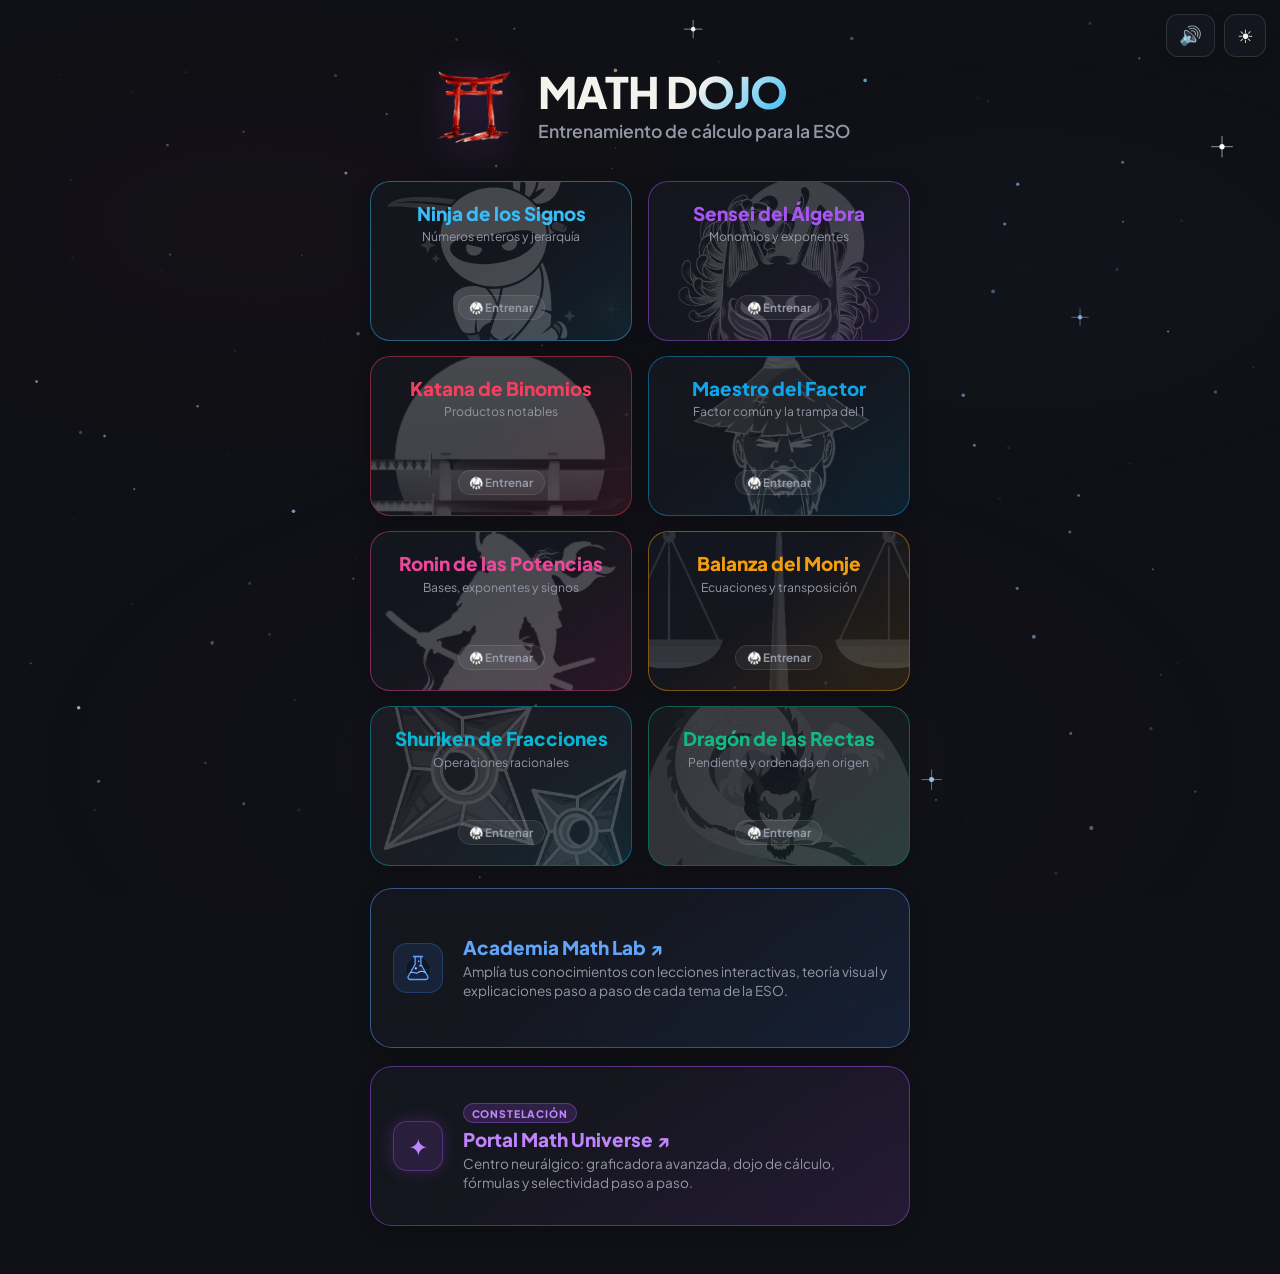
==== commit 223fd3da: "Add files via upload" ====
--- a/index.html
+++ b/index.html
@@ -2,7 +2,7 @@
 <html lang="es">
 <head>
   <script>
-    let initialTheme = localStorage.getItem('mathdojo_theme') || localStorage.getItem('mathlab_theme');
+    let initialTheme = localStorage.getItem('mathdojo_theme') || localStorage.getItem('mathlab_theme') || localStorage.getItem('math-universe-theme');
     if (initialTheme === 'light') {
       document.documentElement.setAttribute('data-theme', 'light');
     }
@@ -10,42 +10,44 @@
   <meta charset="UTF-8">
   <meta name="viewport" content="width=device-width, initial-scale=1.0, maximum-scale=1.0, user-scalable=no, viewport-fit=cover">
   <title>Math Dojo | Centro de Entrenamiento de Cálculo</title>
-  <meta name="theme-color" content="#0b1120">
+  <meta name="theme-color" content="#101116">
   <meta name="apple-mobile-web-app-capable" content="yes">
   <meta name="apple-mobile-web-app-status-bar-style" content="black-translucent">
   <meta name="apple-mobile-web-app-title" content="Math Dojo">
   <link rel="manifest" href="manifest.json">
   
   <link rel="stylesheet" href="dojo-theme.css">
+  <script src="dojo-starfield.js" defer></script>
   <script src="dojo-audio.js" defer></script>
   <script src="dojo-stats.js" defer></script>
   
   <style>
     :root {
-      --bg-primary: #0b1120;
-      --bg-card: #0f172a;
-      --text-main: #f8fafc;
-      --text-muted: #94a3b8;
-      --border-color: #1e293b;
+      --bg-primary: #101116;
+      --bg-card: rgba(22, 24, 32, 0.82);
+      --text-main: #f3f2ec;
+      --text-muted: #9497a6;
+      --border-color: rgba(255, 255, 255, 0.12);
     }
     [data-theme="light"] {
-      --bg-primary: #f8fafc;
-      --bg-card: #ffffff;
-      --text-main: #0f172a;
-      --text-muted: #64748b;
-      --border-color: #e2e8f0;
+      --bg-primary: #f5f4ef;
+      --bg-card: rgba(255, 255, 255, 0.86);
+      --text-main: #14151a;
+      --text-muted: #5d6170;
+      --border-color: rgba(0, 0, 0, 0.08);
     }
     * { box-sizing: border-box; }
     
     body {
       margin: 0; padding: 0;
-      background-color: var(--bg-primary); color: var(--text-main);
+      background-color: var(--bg-primary); 
+      color: var(--text-main);
       min-height: 100vh;
       display: flex; flex-direction: column; align-items: center;
       overflow-x: hidden;
       overflow-y: auto;
-      transition: background-color 0.3s, color 0.3s;
-      padding-bottom: max(2rem, env(safe-area-inset-bottom));
+      transition: background-color 0.3s ease, color 0.3s ease;
+      padding-bottom: max(3rem, env(safe-area-inset-bottom));
     }
 
     .header {
@@ -53,34 +55,13 @@
       flex-direction: column;
       align-items: center;
       text-align: center;
-      margin-top: max(3.5rem, env(safe-area-inset-top));
-      margin-bottom: 1.8rem;
+      margin-top: max(3.8rem, env(safe-area-inset-top));
+      margin-bottom: 2rem;
       padding: 0 1.2rem;
       max-width: 540px;
       width: 94%;
-    }
-
-    .constellation-pill {
-      display: inline-flex;
-      align-items: center;
-      gap: 0.45rem;
-      padding: 0.35rem 0.85rem;
-      border-radius: 999px;
-      background: rgba(99, 102, 241, 0.12);
-      border: 1px solid rgba(99, 102, 241, 0.3);
-      color: #818cf8;
-      font-size: 0.8rem;
-      font-weight: 700;
-      letter-spacing: 0.06em;
-      text-transform: uppercase;
-      margin-bottom: 0.8rem;
-      text-decoration: none;
-      transition: transform 0.2s ease, background 0.2s ease, border-color 0.2s ease;
-    }
-    .constellation-pill:hover {
-      background: rgba(99, 102, 241, 0.22);
-      border-color: rgba(99, 102, 241, 0.55);
-      transform: translateY(-1px);
+      position: relative;
+      z-index: 2;
     }
 
     .header-main-row {
@@ -98,12 +79,13 @@
       object-fit: contain;
       flex-shrink: 0;
       display: block;
-      filter: drop-shadow(0 8px 16px rgba(168, 85, 247, 0.25));
+      filter: drop-shadow(0 8px 18px rgba(168, 85, 247, 0.35));
       mix-blend-mode: screen; 
+      transition: transform 0.3s ease;
     }
     [data-theme="light"] .header-tori {
       mix-blend-mode: multiply;
-      filter: none;
+      filter: drop-shadow(0 6px 14px rgba(168, 85, 247, 0.15));
     }
 
     .header-text {
@@ -119,6 +101,14 @@
       font-weight: 900; 
       letter-spacing: -1px; 
       line-height: 1.1;
+      background: linear-gradient(135deg, var(--text-main) 60%, var(--accent-blue) 100%);
+      -webkit-background-clip: text;
+      -webkit-text-fill-color: transparent;
+    }
+    [data-theme="light"] .header h1 {
+      background: linear-gradient(135deg, #14151a 50%, #0284c7 100%);
+      -webkit-background-clip: text;
+      -webkit-text-fill-color: transparent;
     }
     .header p { 
       color: var(--text-muted); 
@@ -132,16 +122,21 @@
     .games-grid {
       display: grid;
       grid-template-columns: repeat(2, minmax(0, 1fr));
-      gap: 0.85rem;
+      gap: 0.95rem;
       width: 94%;
       max-width: 540px;
-    }
+      position: relative;
+      z-index: 2;
+    }
+
     .game-card {
-      background-color: var(--bg-card);
-      border: 2px solid var(--border-color);
+      background: var(--bg-card);
+      backdrop-filter: blur(14px);
+      -webkit-backdrop-filter: blur(14px);
+      border: 1.5px solid var(--border-color);
       border-radius: 20px;
       padding: 1.25rem 0.85rem;
-      min-height: 155px;
+      min-height: 160px;
       text-decoration: none;
       display: flex;
       flex-direction: column;
@@ -149,18 +144,18 @@
       text-align: center;
       justify-content: space-between;
       gap: 0.35rem;
-      transition: transform 0.15s ease, box-shadow 0.2s ease, border-color 0.2s ease;
+      transition: transform 0.2s cubic-bezier(0.16, 1, 0.3, 1), box-shadow 0.22s ease, border-color 0.22s ease, background 0.22s ease;
       color: var(--text-main);
-      box-shadow: 0 4px 14px rgba(0,0,0,0.18);
+      box-shadow: 0 6px 18px rgba(0, 0, 0, 0.25);
       position: relative;
       overflow: hidden; 
     }
     .game-card:hover {
-      transform: translateY(-2px);
-      box-shadow: 0 8px 24px rgba(0,0,0,0.25);
+      transform: translateY(-3px);
+      box-shadow: 0 12px 30px var(--card-glow, rgba(0, 0, 0, 0.35));
     }
     .game-card:active { 
-      transform: scale(0.96); 
+      transform: scale(0.97); 
     }
 
     .game-info {
@@ -192,10 +187,10 @@
       object-position: center 25%;
       pointer-events: none;
       z-index: 1;
-      opacity: 0.22;
+      opacity: 0.24;
       filter: invert(1) grayscale(1);
       mix-blend-mode: screen;
-      transition: transform 0.25s ease, opacity 0.25s ease;
+      transition: transform 0.3s ease, opacity 0.3s ease;
     }
 
     [data-theme="light"] .card-full-bg {
@@ -204,63 +199,207 @@
       mix-blend-mode: multiply;
     }
 
-    .game-card:active .card-full-bg,
     .game-card:hover .card-full-bg {
       transform: scale(1.08);
-      opacity: 0.32;
-    }
-
-    /* TARJETA ESPECIAL (ANCHO COMPLETO) */
+      opacity: 0.34;
+    }
+    [data-theme="light"] .game-card:hover .card-full-bg {
+      opacity: 0.18;
+    }
+
+    /* COLORES TEMÁTICOS CON TINTADO LUMINOSO Y CRISTALINO */
+    .card-enteros { 
+      --card-glow: rgba(56, 189, 248, 0.32);
+      border-color: rgba(56, 189, 248, 0.45); 
+      background: linear-gradient(145deg, var(--bg-card) 45%, rgba(56, 189, 248, 0.12) 100%);
+    }
+    .card-enteros h2 { color: #38bdf8; }
+    [data-theme="light"] .card-enteros {
+      border-color: rgba(2, 132, 199, 0.35);
+      background: linear-gradient(145deg, var(--bg-card) 45%, rgba(186, 230, 253, 0.4) 100%);
+    }
+    [data-theme="light"] .card-enteros h2 { color: #0284c7; }
+    
+    .card-algebra { 
+      --card-glow: rgba(168, 85, 247, 0.32);
+      border-color: rgba(168, 85, 247, 0.45); 
+      background: linear-gradient(145deg, var(--bg-card) 45%, rgba(168, 85, 247, 0.12) 100%);
+    }
+    .card-algebra h2 { color: #a855f7; }
+    [data-theme="light"] .card-algebra {
+      border-color: rgba(124, 58, 237, 0.35);
+      background: linear-gradient(145deg, var(--bg-card) 45%, rgba(233, 213, 255, 0.4) 100%);
+    }
+    [data-theme="light"] .card-algebra h2 { color: #7c3aed; }
+
+    .card-notables { 
+      --card-glow: rgba(244, 63, 94, 0.32);
+      border-color: rgba(244, 63, 94, 0.45); 
+      background: linear-gradient(145deg, var(--bg-card) 45%, rgba(244, 63, 94, 0.12) 100%);
+    }
+    .card-notables h2 { color: #f43f5e; }
+    [data-theme="light"] .card-notables {
+      border-color: rgba(225, 29, 72, 0.35);
+      background: linear-gradient(145deg, var(--bg-card) 45%, rgba(254, 205, 211, 0.4) 100%);
+    }
+    [data-theme="light"] .card-notables h2 { color: #e11d48; }
+
+    .card-factor { 
+      --card-glow: rgba(14, 165, 233, 0.32);
+      border-color: rgba(14, 165, 233, 0.45); 
+      background: linear-gradient(145deg, var(--bg-card) 45%, rgba(14, 165, 233, 0.12) 100%);
+    }
+    .card-factor h2 { color: #0ea5e9; }
+    [data-theme="light"] .card-factor {
+      border-color: rgba(2, 132, 199, 0.35);
+      background: linear-gradient(145deg, var(--bg-card) 45%, rgba(186, 230, 253, 0.4) 100%);
+    }
+    [data-theme="light"] .card-factor h2 { color: #0284c7; }
+
+    .card-ronin { 
+      --card-glow: rgba(236, 72, 153, 0.32);
+      border-color: rgba(236, 72, 153, 0.45); 
+      background: linear-gradient(145deg, var(--bg-card) 45%, rgba(236, 72, 153, 0.12) 100%);
+    }
+    .card-ronin h2 { color: #ec4899; }
+    [data-theme="light"] .card-ronin {
+      border-color: rgba(219, 39, 119, 0.35);
+      background: linear-gradient(145deg, var(--bg-card) 45%, rgba(251, 207, 232, 0.4) 100%);
+    }
+    [data-theme="light"] .card-ronin h2 { color: #db2777; }
+
+    .card-balanza { 
+      --card-glow: rgba(245, 158, 11, 0.32);
+      border-color: rgba(245, 158, 11, 0.45); 
+      background: linear-gradient(145deg, var(--bg-card) 45%, rgba(245, 158, 11, 0.12) 100%);
+    }
+    .card-balanza h2 { color: #f59e0b; }
+    [data-theme="light"] .card-balanza {
+      border-color: rgba(217, 119, 6, 0.35);
+      background: linear-gradient(145deg, var(--bg-card) 45%, rgba(254, 215, 170, 0.4) 100%);
+    }
+    [data-theme="light"] .card-balanza h2 { color: #d97706; }
+
+    .card-fracciones { 
+      --card-glow: rgba(6, 182, 212, 0.32);
+      border-color: rgba(6, 182, 212, 0.45); 
+      background: linear-gradient(145deg, var(--bg-card) 45%, rgba(6, 182, 212, 0.12) 100%);
+    }
+    .card-fracciones h2 { color: #06b6d4; }
+    [data-theme="light"] .card-fracciones {
+      border-color: rgba(8, 145, 178, 0.35);
+      background: linear-gradient(145deg, var(--bg-card) 45%, rgba(207, 250, 254, 0.4) 100%);
+    }
+    [data-theme="light"] .card-fracciones h2 { color: #0891b2; }
+
+    .card-rectas { 
+      --card-glow: rgba(16, 185, 129, 0.32);
+      border-color: rgba(16, 185, 129, 0.45); 
+      background: linear-gradient(145deg, var(--bg-card) 45%, rgba(16, 185, 129, 0.12) 100%);
+    }
+    .card-rectas h2 { color: #10b981; }
+    [data-theme="light"] .card-rectas {
+      border-color: rgba(5, 150, 105, 0.35);
+      background: linear-gradient(145deg, var(--bg-card) 45%, rgba(209, 250, 229, 0.4) 100%);
+    }
+    [data-theme="light"] .card-rectas h2 { color: #059669; }
+
+    /* TARJETA ESPECIAL: ACADEMIA MATH LAB */
     .promo-card {
       grid-column: 1 / -1;
       flex-direction: row;
       text-align: left;
-      padding: 1.4rem 1.5rem;
-      background: linear-gradient(145deg, var(--bg-card) 30%, rgba(168, 85, 247, 0.14) 100%);
-      border-color: rgba(168, 85, 247, 0.5);
-      border-radius: 24px;
+      padding: 1.3rem 1.4rem;
+      background: linear-gradient(145deg, var(--bg-card) 35%, rgba(59, 130, 246, 0.14) 100%);
+      border-color: rgba(96, 165, 250, 0.45);
+      border-radius: 22px;
       justify-content: flex-start;
       gap: 1.2rem;
-      margin-top: 0.5rem;
-    }
-    .promo-card .game-icon {
-      font-size: 2.8rem;
-      line-height: 1;
+      margin-top: 0.4rem;
+      --card-glow: rgba(59, 130, 246, 0.3);
+    }
+    [data-theme="light"] .promo-card {
+      border-color: rgba(37, 99, 235, 0.35);
+      background: linear-gradient(145deg, var(--bg-card) 40%, rgba(219, 234, 254, 0.5) 100%);
     }
     .promo-card .game-info p {
-      font-size: 0.88rem;
+      font-size: 0.85rem;
       margin-top: 0.3rem;
       line-height: 1.35;
     }
 
-    /* Colores temáticos */
-    .card-enteros { border-color: rgba(56, 189, 248, 0.4); }
-    .card-enteros h2 { color: #38bdf8; }
-    
-    .card-algebra { border-color: rgba(168, 85, 247, 0.4); }
-    .card-algebra h2 { color: #a855f7; }
-
-    .card-notables { border-color: rgba(225, 29, 72, 0.4); }
-    .card-notables h2 { color: #f43f5e; }
-
-    .card-factor { border-color: rgba(14, 165, 233, 0.4); }
-    .card-factor h2 { color: #0ea5e9; }
-
-    .card-ronin { border-color: rgba(236, 72, 153, 0.4); }
-    .card-ronin h2 { color: #ec4899; }
-
-    .card-balanza { border-color: rgba(245, 158, 11, 0.4); }
-    .card-balanza h2 { color: #f59e0b; }
-
-    .card-fracciones { border-color: rgba(6, 182, 212, 0.4); }
-    .card-fracciones h2 { color: #06b6d4; }
-
-    .card-rectas { border-color: rgba(16, 185, 129, 0.4); }
-    .card-rectas h2 { color: #10b981; }
+    /* GRAN PASTILLA / SECCIÓN CONSTELACIÓN MATH UNIVERSE (ABAJO DEL TODO) */
+    .constellation-hub-card {
+      grid-column: 1 / -1;
+      flex-direction: row;
+      text-align: left;
+      padding: 1.3rem 1.4rem;
+      background: linear-gradient(145deg, var(--bg-card) 35%, rgba(168, 85, 247, 0.14) 100%);
+      border-color: rgba(168, 85, 247, 0.45);
+      border-radius: 22px;
+      justify-content: flex-start;
+      gap: 1.2rem;
+      margin-top: 0.2rem;
+      --card-glow: rgba(168, 85, 247, 0.3);
+    }
+    [data-theme="light"] .constellation-hub-card {
+      border-color: rgba(124, 58, 237, 0.35);
+      background: linear-gradient(145deg, var(--bg-card) 40%, rgba(243, 232, 255, 0.55) 100%);
+    }
+    .constellation-icon-wrap {
+      width: 50px;
+      height: 50px;
+      flex-shrink: 0;
+      display: flex;
+      align-items: center;
+      justify-content: center;
+      border-radius: 14px;
+      background: rgba(168, 85, 247, 0.14);
+      border: 1px solid rgba(168, 85, 247, 0.35);
+      color: #c084fc;
+      font-size: 1.5rem;
+      box-shadow: 0 0 16px rgba(168, 85, 247, 0.25);
+    }
+    [data-theme="light"] .constellation-icon-wrap {
+      background: rgba(124, 58, 237, 0.12);
+      border-color: rgba(124, 58, 237, 0.3);
+      color: #7c3aed;
+    }
+    .constellation-hub-card .badge-hub {
+      display: inline-flex;
+      align-items: center;
+      gap: 0.3rem;
+      font-size: 0.65rem;
+      font-weight: 800;
+      letter-spacing: 0.08em;
+      text-transform: uppercase;
+      padding: 0.15rem 0.5rem;
+      border-radius: 999px;
+      background: rgba(168, 85, 247, 0.18);
+      border: 1px solid rgba(168, 85, 247, 0.4);
+      color: #c084fc;
+      margin-bottom: 0.3rem;
+    }
+    [data-theme="light"] .constellation-hub-card .badge-hub {
+      background: rgba(124, 58, 237, 0.1);
+      border-color: rgba(124, 58, 237, 0.3);
+      color: #6d28d9;
+    }
+    .constellation-hub-card h2 {
+      color: #c084fc;
+    }
+    [data-theme="light"] .constellation-hub-card h2 {
+      color: #6d28d9;
+    }
+    .constellation-hub-card .game-info p {
+      font-size: 0.85rem;
+      margin-top: 0.25rem;
+      line-height: 1.35;
+    }
   </style>
 </head>
 <body>
-  <!-- Controles Superiores: Sonido y Tema -->
+  <!-- Controles Superiores: Sonido y Tema (Alineados, nunca solapados) -->
   <div class="top-controls">
     <button class="sound-toggle-btn" type="button" onclick="DojoAudio.toggleMute()" aria-label="Silenciar o activar sonido" title="Sonido">
       <span class="sound-icon">🔊</span>
@@ -271,7 +410,6 @@
   </div>
 
   <div class="header">
-    <a href="https://mathuniverse-beta.vercel.app/" target="_blank" rel="noopener noreferrer" class="constellation-pill" title="Visitar Math Universe">🚀 Constelación Math Universe ↗</a>
     <div class="header-main-row">
       <img src="Tori.png" class="header-tori" alt="Tori">
       <div class="header-text">
@@ -380,26 +518,43 @@
         <p>Amplía tus conocimientos con lecciones interactivas, teoría visual y explicaciones paso a paso de cada tema de la ESO.</p>
       </div>
     </a>
+
+    <!-- Gran Pastilla: Constelación Math Universe (Abajo, sin estorbar el header) -->
+    <a href="https://mathuniverse-beta.vercel.app/" target="_blank" rel="noopener noreferrer" class="game-card constellation-hub-card" onclick="if(window.DojoAudio) DojoAudio.play('tap')">
+      <div class="constellation-icon-wrap" aria-hidden="true">
+        <span>✦</span>
+      </div>
+      <div class="game-info">
+        <div class="badge-hub">Constelación</div>
+        <h2>Portal Math Universe ↗</h2>
+        <p>Centro neurálgico: graficadora avanzada, dojo de cálculo, fórmulas y selectividad paso a paso.</p>
+      </div>
+    </a>
   </div>
 
   <script>
     function initTheme() {
       const isLight = document.documentElement.getAttribute('data-theme') === 'light';
-      document.getElementById('theme-icon').textContent = isLight ? '🌙' : '☀️';
+      const icon = document.getElementById('theme-icon');
+      if (icon) icon.textContent = isLight ? '🌙' : '☀️';
     }
     function toggleTheme() {
       const isLight = document.documentElement.getAttribute('data-theme') === 'light';
-      if (isLight) {
+      const next = isLight ? 'dark' : 'light';
+      const icon = document.getElementById('theme-icon');
+      
+      if (next === 'light') {
+        document.documentElement.setAttribute('data-theme', 'light');
+        if (icon) icon.textContent = '🌙';
+      } else {
         document.documentElement.removeAttribute('data-theme');
-        localStorage.setItem('mathdojo_theme', 'dark');
-        localStorage.setItem('mathlab_theme', 'dark');
-        document.getElementById('theme-icon').textContent = '☀️';
-      } else {
-        document.documentElement.setAttribute('data-theme', 'light');
-        localStorage.setItem('mathdojo_theme', 'light');
-        localStorage.setItem('mathlab_theme', 'light');
-        document.getElementById('theme-icon').textContent = '🌙';
+        if (icon) icon.textContent = '☀️';
       }
+      try {
+        localStorage.setItem('mathdojo_theme', next);
+        localStorage.setItem('mathlab_theme', next);
+        localStorage.setItem('math-universe-theme', next);
+      } catch (_) {}
     }
     window.addEventListener('DOMContentLoaded', initTheme);
     
@@ -408,4 +563,4 @@
     }
   </script>
 </body>
-</html>
+</html>
--- a/dojo-theme.css
+++ b/dojo-theme.css
@@ -1,6 +1,7 @@
 /* ==========================================================================
    Math Dojo · Estilos Compartidos (ESO / Secundaria)
-   Tipografía Moderna, Control de Audio, Atajos de Teclado, Emblemas y Cápsulas
+   Tipografía Moderna, Estética Cósmica, Audio, Emblemas y Cápsulas Glassmorphism
+   Sincronizado con Math Universe & Math Lab
    ========================================================================== */
 
 @import url('https://fonts.googleapis.com/css2?family=Plus+Jakarta+Sans:wght@500;600;700;800;900&family=JetBrains+Mono:wght@600;700;800&display=swap');
@@ -8,10 +9,48 @@
 :root {
   --font-sans: 'Plus Jakarta Sans', system-ui, -apple-system, sans-serif;
   --font-math: 'JetBrains Mono', 'Plus Jakarta Sans', monospace;
+
+  /* PALETA MODO OSCURO (Espacio Profundo Obsidiana) */
+  --bg-primary: #101116;
+  --bg-card: rgba(22, 24, 32, 0.82);
+  --bg-card-solid: #161820;
+  --bg-elevated: rgba(28, 31, 42, 0.9);
+  --border-color: rgba(255, 255, 255, 0.12);
+  --border-focus: rgba(56, 189, 248, 0.5);
+  --text-main: #f3f2ec;
+  --text-muted: #9497a6;
+  --accent-blue: #38bdf8;
+  --accent-gold: #fbbf24;
+  --accent-success: #10b981;
+  --accent-op: #f43f5e;
+  --shadow-card: 0 8px 24px rgba(0, 0, 0, 0.35);
+}
+
+[data-theme="light"] {
+  /* PALETA MODO CLARO (Warm Stone / Pergamino Cósmico) */
+  --bg-primary: #f5f4ef;
+  --bg-card: rgba(255, 255, 255, 0.86);
+  --bg-card-solid: #ffffff;
+  --bg-elevated: rgba(255, 255, 255, 0.95);
+  --border-color: rgba(0, 0, 0, 0.08);
+  --border-focus: rgba(2, 132, 199, 0.5);
+  --text-main: #14151a;
+  --text-muted: #5d6170;
+  --accent-blue: #0284c7;
+  --accent-gold: #d97706;
+  --accent-success: #059669;
+  --accent-op: #e11d48;
+  --shadow-card: 0 8px 24px rgba(0, 0, 0, 0.06);
 }
 
 html, body, button, input, select, textarea, h1, h2, h3, p, span, a, .app-title, .app-subtitle, .mode-btn {
   font-family: var(--font-sans) !important;
+}
+
+body {
+  background-color: var(--bg-primary) !important;
+  color: var(--text-main) !important;
+  transition: background-color 0.3s ease, color 0.3s ease;
 }
 
 /* Tipografía de fórmulas y números */
@@ -24,6 +63,55 @@
 }
 
 /* ==========================================================================
+   CANVAS DE ESTRELLAS Y NEBULOSA CÓSMICA
+   ========================================================================== */
+
+.dojo-starfield-canvas {
+  position: fixed !important;
+  top: 0 !important;
+  left: 0 !important;
+  width: 100vw !important;
+  height: 100vh !important;
+  pointer-events: none !important;
+  z-index: 0 !important;
+}
+
+.dojo-nebula {
+  position: fixed !important;
+  top: 0 !important;
+  left: 0 !important;
+  right: 0 !important;
+  bottom: 0 !important;
+  pointer-events: none !important;
+  z-index: 0 !important;
+  opacity: 0.35;
+  transition: opacity 0.5s ease;
+  background:
+    radial-gradient(ellipse 70% 50% at 20% 25%, rgba(244, 63, 94, 0.06), transparent 60%),
+    radial-gradient(ellipse 60% 45% at 80% 30%, rgba(56, 189, 248, 0.07), transparent 60%),
+    radial-gradient(ellipse 80% 60% at 50% 85%, rgba(168, 85, 247, 0.06), transparent 70%);
+}
+
+[data-theme="light"] .dojo-nebula {
+  opacity: 1;
+  background:
+    radial-gradient(ellipse 80% 55% at 15% 20%, rgba(251, 191, 36, 0.12), transparent 60%),
+    radial-gradient(ellipse 70% 50% at 85% 25%, rgba(56, 189, 248, 0.12), transparent 60%),
+    radial-gradient(ellipse 90% 70% at 50% 80%, rgba(244, 63, 94, 0.09), transparent 70%);
+}
+
+/* Elevación de contenidos por encima del fondo */
+.header,
+.games-grid,
+#screen-home,
+#screen-game,
+.game-container,
+.main-container {
+  position: relative;
+  z-index: 2;
+}
+
+/* ==========================================================================
    CONTROLES SUPERIORES (SONIDO Y TEMA) - NUNCA SE SOLAPAN
    ========================================================================== */
 
@@ -34,13 +122,11 @@
   display: flex !important;
   flex-direction: row !important;
   align-items: center !important;
-  gap: 0.5rem !important;
-  z-index: 9999 !important;
+  gap: 0.55rem !important;
+  z-index: 100 !important;
   pointer-events: auto !important;
 }
 
-/* Forzar que los botones hijos se comporten como elementos en línea flexibles,
-   anulando cualquier position: absolute declarada localmente en cada archivo HTML */
 .top-controls .sound-toggle-btn,
 .top-controls .theme-toggle-btn,
 .top-controls button {
@@ -53,6 +139,8 @@
   display: inline-flex !important;
   flex-shrink: 0 !important;
   background: var(--bg-card);
+  backdrop-filter: blur(14px);
+  -webkit-backdrop-filter: blur(14px);
   border: 1px solid var(--border-color);
   border-radius: 12px;
   cursor: pointer;
@@ -61,10 +149,18 @@
   align-items: center;
   justify-content: center;
   color: var(--text-main);
-  box-shadow: 0 4px 10px rgba(0, 0, 0, 0.15);
-  transition: transform 0.15s ease, background-color 0.2s ease, border-color 0.2s ease;
+  box-shadow: 0 4px 14px rgba(0, 0, 0, 0.15);
+  transition: transform 0.18s ease, background-color 0.2s ease, border-color 0.2s ease, box-shadow 0.2s ease;
   min-width: 42px;
   min-height: 42px;
+}
+
+.top-controls .sound-toggle-btn:hover,
+.top-controls .theme-toggle-btn:hover,
+.top-controls button:hover {
+  transform: translateY(-1px);
+  border-color: var(--accent-blue);
+  box-shadow: 0 6px 18px rgba(56, 189, 248, 0.25);
 }
 
 .top-controls .sound-toggle-btn:active,
@@ -101,14 +197,18 @@
   filter: drop-shadow(0 12px 24px rgba(0, 0, 0, 0.4));
 }
 
+[data-theme="light"] .app-logo-crest {
+  filter: drop-shadow(0 10px 20px rgba(0, 0, 0, 0.15));
+}
+
 @keyframes crestFloat {
   0%, 100% { transform: translateY(0); }
   50% { transform: translateY(-4px); }
 }
 
 /* ==========================================================================
-   CÁPSULAS DE CINTURONES EMBELLECIDAS (.mode-btn)
-   Diseño Limpio, Centrado y Elegante (Continuidad Sensei del Álgebra)
+   CÁPSULAS DE CINTURONES GLASSMORPHISM (.mode-btn)
+   Diseño Semi-transparente, Centrado y Lujoso
    ========================================================================== */
 
 .levels-grid {
@@ -132,9 +232,11 @@
   text-decoration: none !important;
   cursor: pointer !important;
   transition: all 0.22s cubic-bezier(0.16, 1, 0.3, 1) !important;
-  border: 2px solid var(--border-color) !important;
+  border: 1.5px solid var(--border-color) !important;
   background: var(--bg-card) !important;
-  box-shadow: 0 4px 14px rgba(0, 0, 0, 0.22) !important;
+  backdrop-filter: blur(14px) !important;
+  -webkit-backdrop-filter: blur(14px) !important;
+  box-shadow: 0 6px 18px rgba(0, 0, 0, 0.18) !important;
   overflow: hidden !important;
   width: 100% !important;
   gap: 0.25rem !important;
@@ -142,14 +244,14 @@
 
 .mode-btn:hover {
   transform: translateY(-2px) !important;
-  box-shadow: 0 8px 26px var(--belt-glow, rgba(255, 255, 255, 0.16)) !important;
+  box-shadow: 0 10px 28px var(--belt-glow, rgba(255, 255, 255, 0.16)) !important;
 }
 
 .mode-btn:active {
   transform: scale(0.97) !important;
 }
 
-/* Ocultar iconos cuadrados y botones redundantes */
+/* Ocultar iconos cuadrados redundantes */
 .belt-pill-icon {
   display: none !important;
 }
@@ -210,87 +312,84 @@
   box-shadow: 0 0 10px rgba(245, 158, 11, 0.25);
 }
 
-/* Tematización por Nivel de Cinturón */
+/* ==========================================================================
+   TEMATIZACIÓN POR NIVEL DE CINTURÓN (Gleam & Tinted Glass)
+   ========================================================================== */
+
 .btn-blanco {
-  --belt-glow: rgba(248, 250, 252, 0.24);
-  border-color: rgba(226, 232, 240, 0.45) !important;
-  background: linear-gradient(135deg, var(--bg-card) 60%, rgba(226, 232, 240, 0.08) 100%) !important;
+  --belt-glow: rgba(255, 255, 255, 0.22);
+  border-color: rgba(255, 255, 255, 0.22) !important;
+  background: linear-gradient(135deg, var(--bg-card) 45%, rgba(255, 255, 255, 0.08) 100%) !important;
 }
 .btn-blanco .belt-pill-title { color: #f8fafc; }
+[data-theme="light"] .btn-blanco {
+  --belt-glow: rgba(148, 163, 184, 0.22);
+  border-color: rgba(148, 163, 184, 0.35) !important;
+  background: linear-gradient(135deg, var(--bg-card) 45%, rgba(241, 245, 249, 0.85) 100%) !important;
+}
 [data-theme="light"] .btn-blanco .belt-pill-title { color: #1e293b; }
 
 .btn-naranja {
   --belt-glow: rgba(249, 115, 22, 0.32);
-  border-color: rgba(249, 115, 22, 0.55) !important;
-  background: linear-gradient(135deg, var(--bg-card) 60%, rgba(249, 115, 22, 0.1) 100%) !important;
+  border-color: rgba(249, 115, 22, 0.45) !important;
+  background: linear-gradient(135deg, var(--bg-card) 45%, rgba(249, 115, 22, 0.12) 100%) !important;
 }
 .btn-naranja .belt-pill-title { color: #fb923c; }
+[data-theme="light"] .btn-naranja {
+  border-color: rgba(234, 88, 12, 0.4) !important;
+  background: linear-gradient(135deg, var(--bg-card) 45%, rgba(254, 215, 170, 0.35) 100%) !important;
+}
+[data-theme="light"] .btn-naranja .belt-pill-title { color: #c2410c; }
 
 .btn-azul {
   --belt-glow: rgba(14, 165, 233, 0.32);
-  border-color: rgba(14, 165, 233, 0.55) !important;
-  background: linear-gradient(135deg, var(--bg-card) 60%, rgba(14, 165, 233, 0.1) 100%) !important;
+  border-color: rgba(14, 165, 233, 0.45) !important;
+  background: linear-gradient(135deg, var(--bg-card) 45%, rgba(14, 165, 233, 0.12) 100%) !important;
 }
 .btn-azul .belt-pill-title { color: #38bdf8; }
+[data-theme="light"] .btn-azul {
+  border-color: rgba(2, 132, 199, 0.4) !important;
+  background: linear-gradient(135deg, var(--bg-card) 45%, rgba(186, 230, 253, 0.35) 100%) !important;
+}
+[data-theme="light"] .btn-azul .belt-pill-title { color: #0369a1; }
 
 .btn-negro {
   --belt-glow: rgba(168, 85, 247, 0.35);
-  border-color: rgba(168, 85, 247, 0.55) !important;
-  background: linear-gradient(135deg, var(--bg-card) 60%, rgba(168, 85, 247, 0.12) 100%) !important;
+  border-color: rgba(168, 85, 247, 0.48) !important;
+  background: linear-gradient(135deg, var(--bg-card) 45%, rgba(168, 85, 247, 0.14) 100%) !important;
 }
 .btn-negro .belt-pill-title { color: #c084fc; }
-
-/* ==========================================================================
-   ICONO MATEMÁTICO MATH LAB (CONTINUIDAD CON MATH UNIVERSE)
-   ========================================================================== */
-
-.math-lab-tile {
-  width: 50px;
-  height: 50px;
-  flex-shrink: 0;
-  display: flex;
-  align-items: center;
-  justify-content: center;
-  border-radius: 14px;
-  background: rgba(59, 130, 246, 0.12);
-  border: 1px solid rgba(59, 130, 246, 0.28);
-}
-
-.math-lab-tile svg {
-  width: 36px;
-  height: 36px;
-  display: block;
-}
-
-.math-lab-tile .tile-grid {
-  opacity: 0.35;
-  stroke: #60a5fa;
-  stroke-dasharray: 3 4;
-  stroke-width: 1.5;
-}
-
-.math-lab-tile .tile-main {
-  fill: rgba(30, 58, 138, 0.3);
-  stroke: #60a5fa;
-  stroke-width: 3.6;
-}
-
-.math-lab-tile .tile-accent {
-  stroke: #93c5fd;
-  stroke-width: 3;
-}
-
-.math-lab-tile .tile-dot {
-  fill: #bfdbfe;
-  stroke: none;
-}
-
-/* ==========================================================================
-   ATAJOS DE TECLADO (1, 2, 3, 4) E INSIGNIAS DE PORTADA
+[data-theme="light"] .btn-negro {
+  border-color: rgba(124, 58, 237, 0.4) !important;
+  background: linear-gradient(135deg, var(--bg-card) 45%, rgba(233, 213, 255, 0.35) 100%) !important;
+}
+[data-theme="light"] .btn-negro .belt-pill-title { color: #6d28d9; }
+
+/* ==========================================================================
+   BOTONES DE RESPUESTA (.option-btn)
    ========================================================================== */
 
 .option-btn {
   position: relative;
+  background: var(--bg-card) !important;
+  backdrop-filter: blur(12px) !important;
+  -webkit-backdrop-filter: blur(12px) !important;
+  border: 1.5px solid var(--border-color) !important;
+  border-radius: 16px !important;
+  color: var(--text-main) !important;
+  transition: all 0.18s cubic-bezier(0.16, 1, 0.3, 1) !important;
+  box-shadow: 0 4px 12px rgba(0, 0, 0, 0.12) !important;
+  cursor: pointer;
+}
+
+.option-btn:hover {
+  transform: translateY(-2px);
+  border-color: var(--accent-blue) !important;
+  box-shadow: 0 6px 18px rgba(56, 189, 248, 0.22) !important;
+}
+
+.option-btn:active {
+  transform: scale(0.97) !important;
 }
 
 .option-btn .key-hint {
@@ -320,6 +419,40 @@
   }
 }
 
+/* ==========================================================================
+   MARCADOR Y MEDIDAS (.score-board)
+   ========================================================================== */
+
+.score-board {
+  font-size: clamp(0.95rem, 3.5vw, 1.15rem);
+  font-weight: 800;
+  display: flex;
+  align-items: center;
+  gap: 0.4rem;
+}
+.score-board .best-stat {
+  font-size: 0.82rem;
+  color: var(--text-muted);
+  font-weight: 600;
+  margin-left: 0.3rem;
+}
+
+.btn-back {
+  background: var(--bg-card) !important;
+  backdrop-filter: blur(12px) !important;
+  -webkit-backdrop-filter: blur(12px) !important;
+  border: 1px solid var(--border-color) !important;
+  border-radius: 10px !important;
+  color: var(--text-main) !important;
+  cursor: pointer;
+  transition: all 0.2s ease;
+}
+.btn-back:hover {
+  border-color: var(--accent-blue) !important;
+  transform: scale(1.05);
+}
+
+/* Insignias de récord en tarjetas */
 .card-belt-badge {
   display: inline-flex;
   align-items: center;
@@ -336,6 +469,11 @@
   z-index: 3;
 }
 
+[data-theme="light"] .card-belt-badge {
+  background: rgba(0, 0, 0, 0.04);
+  border-color: rgba(0, 0, 0, 0.08);
+}
+
 .card-belt-badge.has-streak {
   background: rgba(245, 158, 11, 0.14);
   border-color: rgba(245, 158, 11, 0.35);
@@ -349,16 +487,47 @@
   box-shadow: 0 0 12px rgba(245, 158, 11, 0.25);
 }
 
-.score-board {
-  font-size: clamp(0.95rem, 3.5vw, 1.15rem);
-  font-weight: 800;
+/* ==========================================================================
+   ICONO MATEMÁTICO MATH LAB (CONTINUIDAD CON MATH UNIVERSE)
+   ========================================================================== */
+
+.math-lab-tile {
+  width: 50px;
+  height: 50px;
+  flex-shrink: 0;
   display: flex;
   align-items: center;
-  gap: 0.4rem;
-}
-.score-board .best-stat {
-  font-size: 0.82rem;
-  color: var(--text-muted);
-  font-weight: 600;
-  margin-left: 0.3rem;
-}
+  justify-content: center;
+  border-radius: 14px;
+  background: rgba(59, 130, 246, 0.12);
+  border: 1px solid rgba(59, 130, 246, 0.28);
+}
+
+.math-lab-tile svg {
+  width: 36px;
+  height: 36px;
+  display: block;
+}
+
+.math-lab-tile .tile-grid {
+  opacity: 0.35;
+  stroke: #60a5fa;
+  stroke-dasharray: 3 4;
+  stroke-width: 1.5;
+}
+
+.math-lab-tile .tile-main {
+  fill: rgba(30, 58, 138, 0.3);
+  stroke: #60a5fa;
+  stroke-width: 3.6;
+}
+
+.math-lab-tile .tile-accent {
+  stroke: #93c5fd;
+  stroke-width: 3;
+}
+
+.math-lab-tile .tile-dot {
+  fill: #bfdbfe;
+  stroke: none;
+}
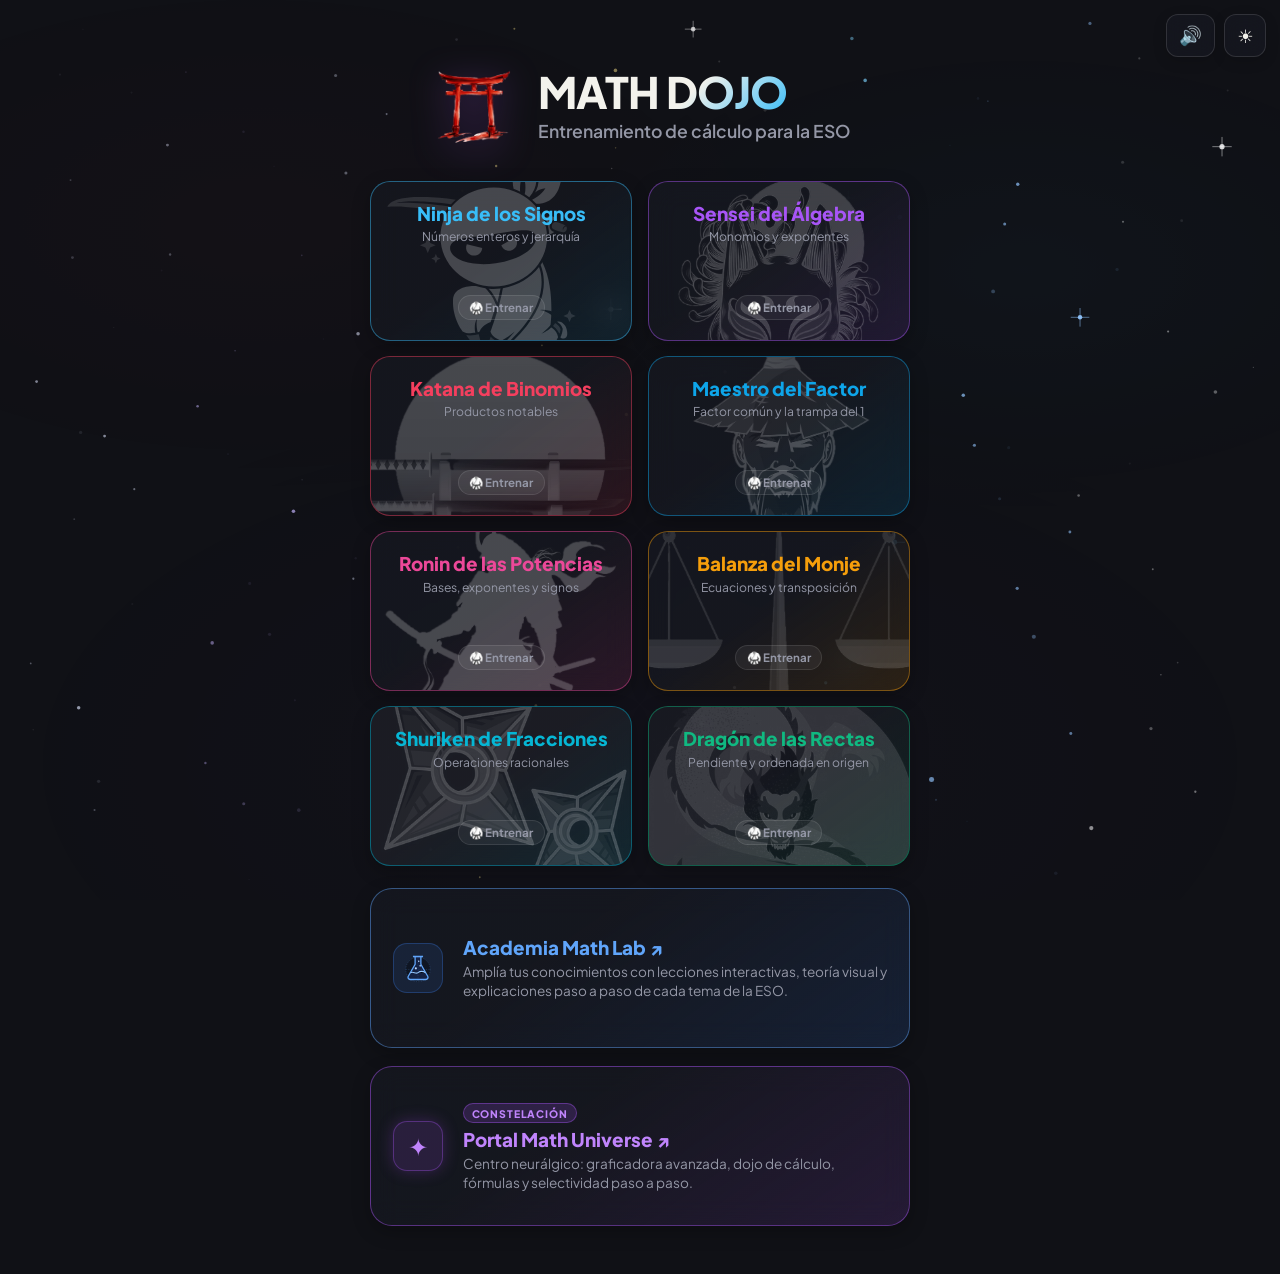
==== commit a89ab9a6: "Add files via upload" ====
--- a/index.html
+++ b/index.html
@@ -2,10 +2,19 @@
 <html lang="es">
 <head>
   <script>
-    let initialTheme = localStorage.getItem('mathdojo_theme') || localStorage.getItem('mathlab_theme') || localStorage.getItem('math-universe-theme');
-    if (initialTheme === 'light') {
-      document.documentElement.setAttribute('data-theme', 'light');
-    }
+    try {
+      const p = new URLSearchParams(window.location.search).get('theme');
+      const s = p || localStorage.getItem('math-universe-theme') || localStorage.getItem('mathlab_theme') || localStorage.getItem('mathdojo_theme');
+      const t = s === 'light' ? 'light' : 'dark';
+      if (t === 'light') {
+        document.documentElement.setAttribute('data-theme', 'light');
+      } else {
+        document.documentElement.removeAttribute('data-theme');
+      }
+      localStorage.setItem('math-universe-theme', t);
+      localStorage.setItem('mathlab_theme', t);
+      localStorage.setItem('mathdojo_theme', t);
+    } catch (_) {}
   </script>
   <meta charset="UTF-8">
   <meta name="viewport" content="width=device-width, initial-scale=1.0, maximum-scale=1.0, user-scalable=no, viewport-fit=cover">
@@ -533,11 +542,35 @@
   </div>
 
   <script>
+    function updateCrossLinks(theme) {
+      try {
+        document.querySelectorAll('a[href]').forEach(a => {
+          const href = a.getAttribute('href');
+          if (!href || href.startsWith('#') || href.startsWith('javascript:') || href.startsWith('mailto:')) return;
+          try {
+            const url = new URL(href, window.location.href);
+            if (url.origin === window.location.origin || url.hostname.includes('vercel.app')) {
+              url.searchParams.set('theme', theme);
+              if (url.origin === window.location.origin && !href.startsWith('http')) {
+                const relativePath = href.split('?')[0].split('#')[0];
+                const hash = href.includes('#') ? '#' + href.split('#')[1] : '';
+                a.setAttribute('href', `${relativePath}?theme=${theme}${hash}`);
+              } else {
+                a.setAttribute('href', url.toString());
+              }
+            }
+          } catch (_) {}
+        });
+      } catch (_) {}
+    }
+
     function initTheme() {
       const isLight = document.documentElement.getAttribute('data-theme') === 'light';
       const icon = document.getElementById('theme-icon');
       if (icon) icon.textContent = isLight ? '🌙' : '☀️';
-    }
+      updateCrossLinks(isLight ? 'light' : 'dark');
+    }
+
     function toggleTheme() {
       const isLight = document.documentElement.getAttribute('data-theme') === 'light';
       const next = isLight ? 'dark' : 'light';
@@ -551,11 +584,26 @@
         if (icon) icon.textContent = '☀️';
       }
       try {
+        localStorage.setItem('math-universe-theme', next);
+        localStorage.setItem('mathlab_theme', next);
         localStorage.setItem('mathdojo_theme', next);
-        localStorage.setItem('mathlab_theme', next);
-        localStorage.setItem('math-universe-theme', next);
       } catch (_) {}
-    }
+      updateCrossLinks(next);
+    }
+
+    window.addEventListener('pageshow', () => {
+      try {
+        const s = localStorage.getItem('math-universe-theme') || localStorage.getItem('mathlab_theme') || localStorage.getItem('mathdojo_theme');
+        const isLight = s === 'light';
+        if (isLight) {
+          document.documentElement.setAttribute('data-theme', 'light');
+        } else {
+          document.documentElement.removeAttribute('data-theme');
+        }
+        initTheme();
+      } catch (_) {}
+    });
+
     window.addEventListener('DOMContentLoaded', initTheme);
     
     if ('serviceWorker' in navigator) {
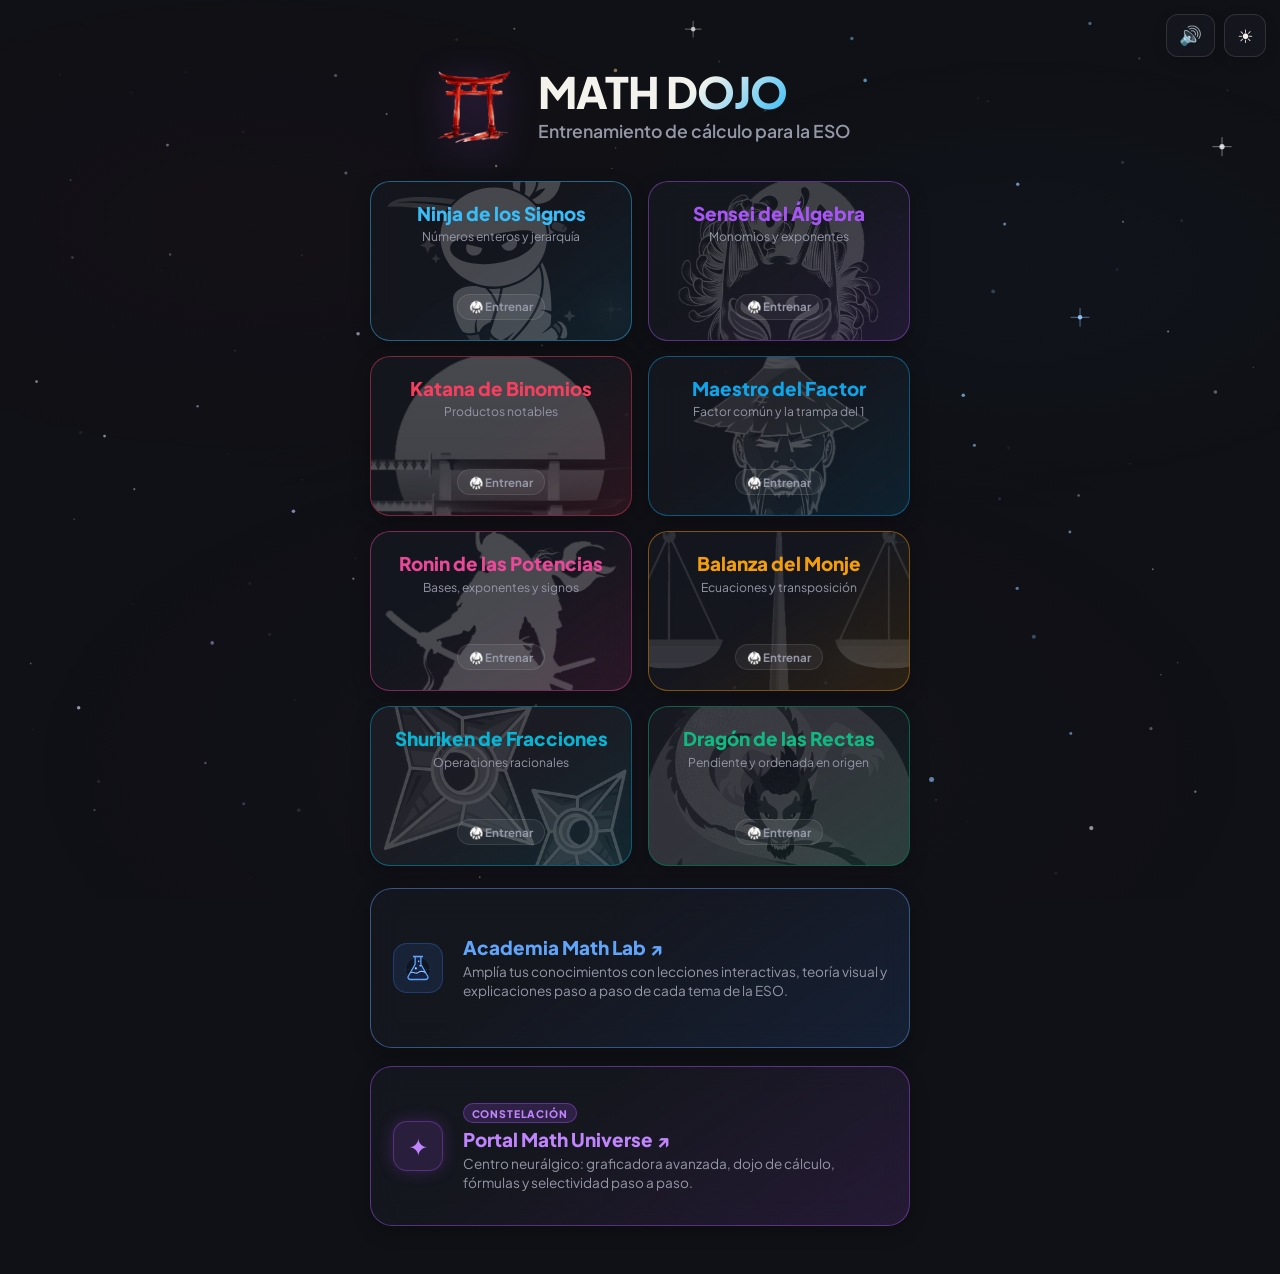
==== commit 14c440e3: "Add files via upload" ====
--- a/index.html
+++ b/index.html
@@ -40,10 +40,10 @@
     }
     [data-theme="light"] {
       --bg-primary: #f5f4ef;
-      --bg-card: rgba(255, 255, 255, 0.86);
-      --text-main: #14151a;
-      --text-muted: #5d6170;
-      --border-color: rgba(0, 0, 0, 0.08);
+      --bg-card: rgba(255, 255, 255, 0.94);
+      --text-main: #0f172a;
+      --text-muted: #334155;
+      --border-color: rgba(0, 0, 0, 0.14);
     }
     * { box-sizing: border-box; }
     
@@ -203,7 +203,7 @@
     }
 
     [data-theme="light"] .card-full-bg {
-      opacity: 0.12;
+      opacity: 0.07;
       filter: none;
       mix-blend-mode: multiply;
     }
@@ -213,10 +213,10 @@
       opacity: 0.34;
     }
     [data-theme="light"] .game-card:hover .card-full-bg {
-      opacity: 0.18;
-    }
-
-    /* COLORES TEMÁTICOS CON TINTADO LUMINOSO Y CRISTALINO */
+      opacity: 0.12;
+    }
+
+    /* COLORES TEMÁTICOS CON TINTADO LUMINOSO Y ALTO CONTRASTE */
     .card-enteros { 
       --card-glow: rgba(56, 189, 248, 0.32);
       border-color: rgba(56, 189, 248, 0.45); 
@@ -224,10 +224,11 @@
     }
     .card-enteros h2 { color: #38bdf8; }
     [data-theme="light"] .card-enteros {
-      border-color: rgba(2, 132, 199, 0.35);
-      background: linear-gradient(145deg, var(--bg-card) 45%, rgba(186, 230, 253, 0.4) 100%);
-    }
-    [data-theme="light"] .card-enteros h2 { color: #0284c7; }
+      border: 2px solid #0284c7 !important;
+      background: linear-gradient(150deg, #ffffff 20%, rgba(186, 230, 253, 0.75) 100%) !important;
+      box-shadow: 0 6px 20px rgba(2, 132, 199, 0.18), 0 1px 3px rgba(0, 0, 0, 0.04) !important;
+    }
+    [data-theme="light"] .card-enteros h2 { color: #0284c7 !important; font-weight: 900 !important; }
     
     .card-algebra { 
       --card-glow: rgba(168, 85, 247, 0.32);
@@ -236,10 +237,11 @@
     }
     .card-algebra h2 { color: #a855f7; }
     [data-theme="light"] .card-algebra {
-      border-color: rgba(124, 58, 237, 0.35);
-      background: linear-gradient(145deg, var(--bg-card) 45%, rgba(233, 213, 255, 0.4) 100%);
-    }
-    [data-theme="light"] .card-algebra h2 { color: #7c3aed; }
+      border: 2px solid #7c3aed !important;
+      background: linear-gradient(150deg, #ffffff 20%, rgba(233, 213, 255, 0.75) 100%) !important;
+      box-shadow: 0 6px 20px rgba(124, 58, 237, 0.18), 0 1px 3px rgba(0, 0, 0, 0.04) !important;
+    }
+    [data-theme="light"] .card-algebra h2 { color: #6d28d9 !important; font-weight: 900 !important; }
 
     .card-notables { 
       --card-glow: rgba(244, 63, 94, 0.32);
@@ -248,10 +250,11 @@
     }
     .card-notables h2 { color: #f43f5e; }
     [data-theme="light"] .card-notables {
-      border-color: rgba(225, 29, 72, 0.35);
-      background: linear-gradient(145deg, var(--bg-card) 45%, rgba(254, 205, 211, 0.4) 100%);
-    }
-    [data-theme="light"] .card-notables h2 { color: #e11d48; }
+      border: 2px solid #e11d48 !important;
+      background: linear-gradient(150deg, #ffffff 20%, rgba(254, 205, 211, 0.75) 100%) !important;
+      box-shadow: 0 6px 20px rgba(225, 29, 72, 0.18), 0 1px 3px rgba(0, 0, 0, 0.04) !important;
+    }
+    [data-theme="light"] .card-notables h2 { color: #be123c !important; font-weight: 900 !important; }
 
     .card-factor { 
       --card-glow: rgba(14, 165, 233, 0.32);
@@ -260,10 +263,11 @@
     }
     .card-factor h2 { color: #0ea5e9; }
     [data-theme="light"] .card-factor {
-      border-color: rgba(2, 132, 199, 0.35);
-      background: linear-gradient(145deg, var(--bg-card) 45%, rgba(186, 230, 253, 0.4) 100%);
-    }
-    [data-theme="light"] .card-factor h2 { color: #0284c7; }
+      border: 2px solid #0284c7 !important;
+      background: linear-gradient(150deg, #ffffff 20%, rgba(186, 230, 253, 0.75) 100%) !important;
+      box-shadow: 0 6px 20px rgba(2, 132, 199, 0.18), 0 1px 3px rgba(0, 0, 0, 0.04) !important;
+    }
+    [data-theme="light"] .card-factor h2 { color: #0369a1 !important; font-weight: 900 !important; }
 
     .card-ronin { 
       --card-glow: rgba(236, 72, 153, 0.32);
@@ -272,10 +276,11 @@
     }
     .card-ronin h2 { color: #ec4899; }
     [data-theme="light"] .card-ronin {
-      border-color: rgba(219, 39, 119, 0.35);
-      background: linear-gradient(145deg, var(--bg-card) 45%, rgba(251, 207, 232, 0.4) 100%);
-    }
-    [data-theme="light"] .card-ronin h2 { color: #db2777; }
+      border: 2px solid #db2777 !important;
+      background: linear-gradient(150deg, #ffffff 20%, rgba(251, 207, 232, 0.75) 100%) !important;
+      box-shadow: 0 6px 20px rgba(219, 39, 119, 0.18), 0 1px 3px rgba(0, 0, 0, 0.04) !important;
+    }
+    [data-theme="light"] .card-ronin h2 { color: #be185d !important; font-weight: 900 !important; }
 
     .card-balanza { 
       --card-glow: rgba(245, 158, 11, 0.32);
@@ -284,10 +289,11 @@
     }
     .card-balanza h2 { color: #f59e0b; }
     [data-theme="light"] .card-balanza {
-      border-color: rgba(217, 119, 6, 0.35);
-      background: linear-gradient(145deg, var(--bg-card) 45%, rgba(254, 215, 170, 0.4) 100%);
-    }
-    [data-theme="light"] .card-balanza h2 { color: #d97706; }
+      border: 2px solid #d97706 !important;
+      background: linear-gradient(150deg, #ffffff 20%, rgba(254, 215, 170, 0.75) 100%) !important;
+      box-shadow: 0 6px 20px rgba(217, 119, 6, 0.18), 0 1px 3px rgba(0, 0, 0, 0.04) !important;
+    }
+    [data-theme="light"] .card-balanza h2 { color: #b45309 !important; font-weight: 900 !important; }
 
     .card-fracciones { 
       --card-glow: rgba(6, 182, 212, 0.32);
@@ -296,10 +302,11 @@
     }
     .card-fracciones h2 { color: #06b6d4; }
     [data-theme="light"] .card-fracciones {
-      border-color: rgba(8, 145, 178, 0.35);
-      background: linear-gradient(145deg, var(--bg-card) 45%, rgba(207, 250, 254, 0.4) 100%);
-    }
-    [data-theme="light"] .card-fracciones h2 { color: #0891b2; }
+      border: 2px solid #0891b2 !important;
+      background: linear-gradient(150deg, #ffffff 20%, rgba(207, 250, 254, 0.75) 100%) !important;
+      box-shadow: 0 6px 20px rgba(8, 145, 178, 0.18), 0 1px 3px rgba(0, 0, 0, 0.04) !important;
+    }
+    [data-theme="light"] .card-fracciones h2 { color: #0e7490 !important; font-weight: 900 !important; }
 
     .card-rectas { 
       --card-glow: rgba(16, 185, 129, 0.32);
@@ -308,10 +315,11 @@
     }
     .card-rectas h2 { color: #10b981; }
     [data-theme="light"] .card-rectas {
-      border-color: rgba(5, 150, 105, 0.35);
-      background: linear-gradient(145deg, var(--bg-card) 45%, rgba(209, 250, 229, 0.4) 100%);
-    }
-    [data-theme="light"] .card-rectas h2 { color: #059669; }
+      border: 2px solid #059669 !important;
+      background: linear-gradient(150deg, #ffffff 20%, rgba(209, 250, 229, 0.75) 100%) !important;
+      box-shadow: 0 6px 20px rgba(5, 150, 105, 0.18), 0 1px 3px rgba(0, 0, 0, 0.04) !important;
+    }
+    [data-theme="light"] .card-rectas h2 { color: #047857 !important; font-weight: 900 !important; }
 
     /* TARJETA ESPECIAL: ACADEMIA MATH LAB */
     .promo-card {
@@ -328,9 +336,11 @@
       --card-glow: rgba(59, 130, 246, 0.3);
     }
     [data-theme="light"] .promo-card {
-      border-color: rgba(37, 99, 235, 0.35);
-      background: linear-gradient(145deg, var(--bg-card) 40%, rgba(219, 234, 254, 0.5) 100%);
-    }
+      border: 2px solid #2563eb !important;
+      background: linear-gradient(150deg, #ffffff 25%, rgba(191, 219, 254, 0.75) 100%) !important;
+      box-shadow: 0 6px 22px rgba(37, 99, 235, 0.18), 0 1px 3px rgba(0, 0, 0, 0.04) !important;
+    }
+    [data-theme="light"] .promo-card h2 { color: #1d4ed8 !important; font-weight: 900 !important; }
     .promo-card .game-info p {
       font-size: 0.85rem;
       margin-top: 0.3rem;
@@ -352,9 +362,11 @@
       --card-glow: rgba(168, 85, 247, 0.3);
     }
     [data-theme="light"] .constellation-hub-card {
-      border-color: rgba(124, 58, 237, 0.35);
-      background: linear-gradient(145deg, var(--bg-card) 40%, rgba(243, 232, 255, 0.55) 100%);
-    }
+      border: 2px solid #7c3aed !important;
+      background: linear-gradient(150deg, #ffffff 25%, rgba(233, 213, 255, 0.75) 100%) !important;
+      box-shadow: 0 6px 22px rgba(124, 58, 237, 0.18), 0 1px 3px rgba(0, 0, 0, 0.04) !important;
+    }
+    [data-theme="light"] .constellation-hub-card h2 { color: #5b21b6 !important; font-weight: 900 !important; }
     .constellation-icon-wrap {
       width: 50px;
       height: 50px;
@@ -370,9 +382,9 @@
       box-shadow: 0 0 16px rgba(168, 85, 247, 0.25);
     }
     [data-theme="light"] .constellation-icon-wrap {
-      background: rgba(124, 58, 237, 0.12);
-      border-color: rgba(124, 58, 237, 0.3);
-      color: #7c3aed;
+      background: rgba(124, 58, 237, 0.15);
+      border: 2px solid #7c3aed;
+      color: #6d28d9;
     }
     .constellation-hub-card .badge-hub {
       display: inline-flex;
@@ -390,20 +402,22 @@
       margin-bottom: 0.3rem;
     }
     [data-theme="light"] .constellation-hub-card .badge-hub {
-      background: rgba(124, 58, 237, 0.1);
-      border-color: rgba(124, 58, 237, 0.3);
-      color: #6d28d9;
+      background: #ede9fe;
+      border-color: #8b5cf6;
+      color: #5b21b6;
+      font-weight: 800;
     }
     .constellation-hub-card h2 {
       color: #c084fc;
-    }
-    [data-theme="light"] .constellation-hub-card h2 {
-      color: #6d28d9;
     }
     .constellation-hub-card .game-info p {
       font-size: 0.85rem;
       margin-top: 0.25rem;
       line-height: 1.35;
+    }
+    [data-theme="light"] .game-info p {
+      color: #1e293b !important;
+      font-weight: 600 !important;
     }
   </style>
 </head>
--- a/dojo-theme.css
+++ b/dojo-theme.css
@@ -4,7 +4,7 @@
    Sincronizado con Math Universe & Math Lab
    ========================================================================== */
 
-@import url('https://fonts.googleapis.com/css2?family=Plus+Jakarta+Sans:wght@500;600;700;800;900&family=JetBrains+Mono:wght@600;700;800&display=swap');
+@import url('https://fonts.googleapis.com/css2?family=Plus+Jakarta+Sans:wght@500;600;700;800;900&family=JetBrains+Mono:wght@600;700;800;900&display=swap');
 
 :root {
   --font-sans: 'Plus Jakarta Sans', system-ui, -apple-system, sans-serif;
@@ -27,20 +27,20 @@
 }
 
 [data-theme="light"] {
-  /* PALETA MODO CLARO (Warm Stone / Pergamino Cósmico) */
+  /* PALETA MODO CLARO (Warm Stone / Alta Legibilidad y Contraste) */
   --bg-primary: #f5f4ef;
-  --bg-card: rgba(255, 255, 255, 0.86);
+  --bg-card: rgba(255, 255, 255, 0.94);
   --bg-card-solid: #ffffff;
-  --bg-elevated: rgba(255, 255, 255, 0.95);
-  --border-color: rgba(0, 0, 0, 0.08);
-  --border-focus: rgba(2, 132, 199, 0.5);
-  --text-main: #14151a;
-  --text-muted: #5d6170;
+  --bg-elevated: rgba(255, 255, 255, 0.98);
+  --border-color: rgba(0, 0, 0, 0.14);
+  --border-focus: rgba(2, 132, 199, 0.6);
+  --text-main: #0f172a; /* Slate 900 - Máximo contraste */
+  --text-muted: #334155; /* Slate 700 - Texto secundario oscuro y nítido */
   --accent-blue: #0284c7;
   --accent-gold: #d97706;
   --accent-success: #059669;
   --accent-op: #e11d48;
-  --shadow-card: 0 8px 24px rgba(0, 0, 0, 0.06);
+  --shadow-card: 0 6px 20px rgba(0, 0, 0, 0.08);
 }
 
 html, body, button, input, select, textarea, h1, h2, h3, p, span, a, .app-title, .app-subtitle, .mode-btn {
@@ -112,8 +112,42 @@
 }
 
 /* ==========================================================================
-   CONTROLES SUPERIORES (SONIDO Y TEMA) - NUNCA SE SOLAPAN
-   ========================================================================== */
+   CONTROLES SUPERIORES (SONIDO, TEMA Y BOTÓN INICIO)
+   ========================================================================== */
+
+.dojo-home-link {
+  position: fixed !important;
+  top: max(0.85rem, env(safe-area-inset-top)) !important;
+  left: max(0.85rem, env(safe-area-inset-left)) !important;
+  display: inline-flex !important;
+  align-items: center !important;
+  gap: 0.35rem;
+  background: var(--bg-card);
+  backdrop-filter: blur(14px);
+  -webkit-backdrop-filter: blur(14px);
+  border: 1.5px solid var(--border-color);
+  border-radius: 12px;
+  padding: 0.55rem 0.85rem;
+  font-size: 0.82rem;
+  font-weight: 700;
+  color: var(--text-muted);
+  text-decoration: none !important;
+  box-shadow: 0 4px 14px rgba(0, 0, 0, 0.15);
+  transition: transform 0.18s ease, color 0.2s ease, border-color 0.2s ease;
+  z-index: 100 !important;
+}
+.dojo-home-link:hover {
+  color: var(--text-main);
+  border-color: var(--accent-blue);
+  transform: translateY(-1px);
+}
+[data-theme="light"] .dojo-home-link {
+  background: #ffffff !important;
+  border: 2px solid #cbd5e1 !important;
+  color: #0f172a !important;
+  font-weight: 800 !important;
+  box-shadow: 0 3px 10px rgba(0, 0, 0, 0.08) !important;
+}
 
 .top-controls {
   position: fixed !important;
@@ -141,7 +175,7 @@
   background: var(--bg-card);
   backdrop-filter: blur(14px);
   -webkit-backdrop-filter: blur(14px);
-  border: 1px solid var(--border-color);
+  border: 1.5px solid var(--border-color);
   border-radius: 12px;
   cursor: pointer;
   padding: 0.55rem 0.75rem;
@@ -163,6 +197,15 @@
   box-shadow: 0 6px 18px rgba(56, 189, 248, 0.25);
 }
 
+[data-theme="light"] .top-controls .sound-toggle-btn,
+[data-theme="light"] .top-controls .theme-toggle-btn,
+[data-theme="light"] .top-controls button {
+  background: #ffffff !important;
+  border: 2px solid #cbd5e1 !important;
+  color: #0f172a !important;
+  box-shadow: 0 3px 10px rgba(0, 0, 0, 0.08) !important;
+}
+
 .top-controls .sound-toggle-btn:active,
 .top-controls .theme-toggle-btn:active {
   transform: scale(0.92) !important;
@@ -206,15 +249,24 @@
   50% { transform: translateY(-4px); }
 }
 
+[data-theme="light"] .app-title {
+  color: #0f172a !important;
+  font-weight: 900 !important;
+}
+[data-theme="light"] .app-subtitle {
+  color: #334155 !important;
+  font-weight: 600 !important;
+}
+
 /* ==========================================================================
    CÁPSULAS DE CINTURONES GLASSMORPHISM (.mode-btn)
-   Diseño Semi-transparente, Centrado y Lujoso
+   Alto Contraste, Líneas Distintivas y Sombras Vivas
    ========================================================================== */
 
 .levels-grid {
   display: flex !important;
   flex-direction: column !important;
-  gap: 0.85rem !important;
+  gap: 0.95rem !important;
   width: 100% !important;
   max-width: 440px !important;
   margin: 0 auto !important;
@@ -227,19 +279,19 @@
   align-items: center !important;
   justify-content: center !important;
   text-align: center !important;
-  padding: 0.95rem 1.4rem !important;
-  border-radius: 18px !important;
+  padding: 1.05rem 1.4rem !important;
+  border-radius: 20px !important;
   text-decoration: none !important;
   cursor: pointer !important;
   transition: all 0.22s cubic-bezier(0.16, 1, 0.3, 1) !important;
-  border: 1.5px solid var(--border-color) !important;
+  border: 2px solid var(--border-color) !important;
   background: var(--bg-card) !important;
   backdrop-filter: blur(14px) !important;
   -webkit-backdrop-filter: blur(14px) !important;
   box-shadow: 0 6px 18px rgba(0, 0, 0, 0.18) !important;
   overflow: hidden !important;
   width: 100% !important;
-  gap: 0.25rem !important;
+  gap: 0.3rem !important;
 }
 
 .mode-btn:hover {
@@ -268,23 +320,22 @@
 }
 
 .belt-pill-title {
-  font-size: clamp(1.05rem, 3.8vw, 1.22rem) !important;
+  font-size: clamp(1.05rem, 3.8vw, 1.25rem) !important;
   font-weight: 800 !important;
   line-height: 1.2 !important;
   letter-spacing: -0.01em;
 }
 
 .mode-btn .btn-desc {
-  font-size: clamp(0.78rem, 2.8vw, 0.88rem) !important;
+  font-size: clamp(0.8rem, 2.8vw, 0.9rem) !important;
   color: var(--text-muted) !important;
   line-height: 1.35 !important;
-  font-weight: 500 !important;
-  opacity: 0.9 !important;
+  font-weight: 600 !important;
   max-width: 90% !important;
   margin: 0 auto !important;
 }
 
-/* Estado de racha o maestría a la derecha (solo visible cuando hay récord real) */
+/* Estado de racha o maestría */
 .belt-pill-status {
   display: none !important;
 }
@@ -296,8 +347,8 @@
   top: 0.65rem !important;
   right: 0.85rem !important;
   font-size: 0.72rem;
-  font-weight: 700;
-  padding: 0.2rem 0.55rem;
+  font-weight: 800;
+  padding: 0.2rem 0.6rem;
   border-radius: 999px;
   background: rgba(245, 158, 11, 0.18);
   border: 1px solid rgba(245, 158, 11, 0.45);
@@ -313,84 +364,193 @@
 }
 
 /* ==========================================================================
-   TEMATIZACIÓN POR NIVEL DE CINTURÓN (Gleam & Tinted Glass)
-   ========================================================================== */
-
+   TEMATIZACIÓN POR NIVEL DE CINTURÓN (Líneas distintivas y contrastes)
+   ========================================================================== */
+
+/* 1. Cinturón Blanco */
 .btn-blanco {
   --belt-glow: rgba(255, 255, 255, 0.22);
-  border-color: rgba(255, 255, 255, 0.22) !important;
+  border-color: rgba(255, 255, 255, 0.25) !important;
+  border-left: 6px solid #e2e8f0 !important;
   background: linear-gradient(135deg, var(--bg-card) 45%, rgba(255, 255, 255, 0.08) 100%) !important;
 }
 .btn-blanco .belt-pill-title { color: #f8fafc; }
+
 [data-theme="light"] .btn-blanco {
-  --belt-glow: rgba(148, 163, 184, 0.22);
-  border-color: rgba(148, 163, 184, 0.35) !important;
-  background: linear-gradient(135deg, var(--bg-card) 45%, rgba(241, 245, 249, 0.85) 100%) !important;
-}
-[data-theme="light"] .btn-blanco .belt-pill-title { color: #1e293b; }
-
+  --belt-glow: rgba(100, 116, 139, 0.18);
+  border: 2px solid #cbd5e1 !important;
+  border-left: 6px solid #64748b !important;
+  background: linear-gradient(135deg, #ffffff 45%, #f1f5f9 100%) !important;
+  box-shadow: 0 4px 16px rgba(100, 116, 139, 0.14) !important;
+}
+[data-theme="light"] .btn-blanco .belt-pill-title { color: #0f172a !important; font-weight: 800 !important; }
+[data-theme="light"] .btn-blanco .btn-desc { color: #334155 !important; font-weight: 600 !important; }
+
+/* 2. Cinturón Naranja */
 .btn-naranja {
   --belt-glow: rgba(249, 115, 22, 0.32);
-  border-color: rgba(249, 115, 22, 0.45) !important;
-  background: linear-gradient(135deg, var(--bg-card) 45%, rgba(249, 115, 22, 0.12) 100%) !important;
+  border-color: rgba(249, 115, 22, 0.55) !important;
+  border-left: 6px solid #f97316 !important;
+  background: linear-gradient(135deg, var(--bg-card) 45%, rgba(249, 115, 22, 0.14) 100%) !important;
 }
 .btn-naranja .belt-pill-title { color: #fb923c; }
+
 [data-theme="light"] .btn-naranja {
-  border-color: rgba(234, 88, 12, 0.4) !important;
-  background: linear-gradient(135deg, var(--bg-card) 45%, rgba(254, 215, 170, 0.35) 100%) !important;
-}
-[data-theme="light"] .btn-naranja .belt-pill-title { color: #c2410c; }
-
+  --belt-glow: rgba(234, 88, 12, 0.25);
+  border: 2px solid #f97316 !important;
+  border-left: 6px solid #ea580c !important;
+  background: linear-gradient(135deg, #ffffff 35%, rgba(254, 215, 170, 0.7) 100%) !important;
+  box-shadow: 0 4px 18px rgba(234, 88, 12, 0.2) !important;
+}
+[data-theme="light"] .btn-naranja .belt-pill-title { color: #9a3412 !important; font-weight: 900 !important; }
+[data-theme="light"] .btn-naranja .btn-desc { color: #431407 !important; font-weight: 600 !important; }
+
+/* 3. Cinturón Azul */
 .btn-azul {
   --belt-glow: rgba(14, 165, 233, 0.32);
-  border-color: rgba(14, 165, 233, 0.45) !important;
-  background: linear-gradient(135deg, var(--bg-card) 45%, rgba(14, 165, 233, 0.12) 100%) !important;
+  border-color: rgba(14, 165, 233, 0.55) !important;
+  border-left: 6px solid #0ea5e9 !important;
+  background: linear-gradient(135deg, var(--bg-card) 45%, rgba(14, 165, 233, 0.14) 100%) !important;
 }
 .btn-azul .belt-pill-title { color: #38bdf8; }
+
 [data-theme="light"] .btn-azul {
-  border-color: rgba(2, 132, 199, 0.4) !important;
-  background: linear-gradient(135deg, var(--bg-card) 45%, rgba(186, 230, 253, 0.35) 100%) !important;
-}
-[data-theme="light"] .btn-azul .belt-pill-title { color: #0369a1; }
-
+  --belt-glow: rgba(2, 132, 199, 0.25);
+  border: 2px solid #0284c7 !important;
+  border-left: 6px solid #0284c7 !important;
+  background: linear-gradient(135deg, #ffffff 35%, rgba(186, 230, 253, 0.7) 100%) !important;
+  box-shadow: 0 4px 18px rgba(2, 132, 199, 0.2) !important;
+}
+[data-theme="light"] .btn-azul .belt-pill-title { color: #0369a1 !important; font-weight: 900 !important; }
+[data-theme="light"] .btn-azul .btn-desc { color: #0c4a6e !important; font-weight: 600 !important; }
+
+/* 4. Cinturón Negro */
 .btn-negro {
   --belt-glow: rgba(168, 85, 247, 0.35);
-  border-color: rgba(168, 85, 247, 0.48) !important;
-  background: linear-gradient(135deg, var(--bg-card) 45%, rgba(168, 85, 247, 0.14) 100%) !important;
+  border-color: rgba(168, 85, 247, 0.55) !important;
+  border-left: 6px solid #a855f7 !important;
+  background: linear-gradient(135deg, var(--bg-card) 45%, rgba(168, 85, 247, 0.16) 100%) !important;
 }
 .btn-negro .belt-pill-title { color: #c084fc; }
+
 [data-theme="light"] .btn-negro {
-  border-color: rgba(124, 58, 237, 0.4) !important;
-  background: linear-gradient(135deg, var(--bg-card) 45%, rgba(233, 213, 255, 0.35) 100%) !important;
-}
-[data-theme="light"] .btn-negro .belt-pill-title { color: #6d28d9; }
-
-/* ==========================================================================
-   BOTONES DE RESPUESTA (.option-btn)
+  --belt-glow: rgba(15, 23, 42, 0.3);
+  border: 2px solid #0f172a !important;
+  border-left: 6px solid #7c3aed !important;
+  background: linear-gradient(135deg, #1e293b 20%, #0f172a 100%) !important;
+  box-shadow: 0 6px 22px rgba(15, 23, 42, 0.28) !important;
+}
+[data-theme="light"] .btn-negro .belt-pill-title { color: #ffffff !important; font-weight: 900 !important; }
+[data-theme="light"] .btn-negro .btn-desc { color: #cbd5e1 !important; font-weight: 600 !important; }
+
+/* ==========================================================================
+   PANTALLA DE JUEGO: ENCUADRE DEL PROBLEMA (.problem-container)
+   ========================================================================== */
+
+.problem-container {
+  background: rgba(22, 24, 32, 0.75);
+  border: 1.5px solid rgba(255, 255, 255, 0.12);
+  border-radius: 24px;
+  box-shadow: 0 8px 30px rgba(0, 0, 0, 0.35);
+  backdrop-filter: blur(14px);
+  -webkit-backdrop-filter: blur(14px);
+  margin: 0.5rem 0.25rem 0.8rem 0.25rem;
+  padding: 1.2rem 0.6rem;
+}
+
+[data-theme="light"] .problem-container {
+  background: rgba(255, 255, 255, 0.96) !important;
+  border: 2px solid rgba(0, 0, 0, 0.12) !important;
+  box-shadow: 0 8px 26px rgba(0, 0, 0, 0.08), 0 2px 6px rgba(0, 0, 0, 0.04) !important;
+  color: #0f172a !important;
+}
+
+[data-theme="light"] #problem-display {
+  color: #0f172a !important;
+  text-shadow: none !important;
+  font-weight: 900 !important;
+}
+
+/* ==========================================================================
+   BOTONES DE RESPUESTA (.option-btn Y VARIANTES .opt-c1 ... .opt-c4)
    ========================================================================== */
 
 .option-btn {
   position: relative;
-  background: var(--bg-card) !important;
-  backdrop-filter: blur(12px) !important;
-  -webkit-backdrop-filter: blur(12px) !important;
-  border: 1.5px solid var(--border-color) !important;
-  border-radius: 16px !important;
-  color: var(--text-main) !important;
-  transition: all 0.18s cubic-bezier(0.16, 1, 0.3, 1) !important;
-  box-shadow: 0 4px 12px rgba(0, 0, 0, 0.12) !important;
+  backdrop-filter: blur(14px);
+  -webkit-backdrop-filter: blur(14px);
+  border-radius: 18px !important;
   cursor: pointer;
+  transition: transform 0.16s cubic-bezier(0.16, 1, 0.3, 1), box-shadow 0.18s ease, border-color 0.18s ease !important;
+  font-weight: 900 !important;
+  letter-spacing: -0.5px;
+  min-height: 72px;
 }
 
 .option-btn:hover {
   transform: translateY(-2px);
-  border-color: var(--accent-blue) !important;
-  box-shadow: 0 6px 18px rgba(56, 189, 248, 0.22) !important;
 }
 
 .option-btn:active {
-  transform: scale(0.97) !important;
-}
+  transform: scale(0.95) !important;
+}
+
+/* Modo Oscuro - Botones de respuesta luminosos */
+.opt-c1 {
+  background: linear-gradient(145deg, rgba(22, 24, 32, 0.9), rgba(56, 189, 248, 0.22)) !important;
+  border: 2px solid #38bdf8 !important;
+  color: #f0f9ff !important;
+  box-shadow: 0 4px 16px rgba(56, 189, 248, 0.22) !important;
+}
+.opt-c2 {
+  background: linear-gradient(145deg, rgba(22, 24, 32, 0.9), rgba(244, 63, 94, 0.22)) !important;
+  border: 2px solid #f43f5e !important;
+  color: #fff1f2 !important;
+  box-shadow: 0 4px 16px rgba(244, 63, 94, 0.22) !important;
+}
+.opt-c3 {
+  background: linear-gradient(145deg, rgba(22, 24, 32, 0.9), rgba(251, 191, 36, 0.22)) !important;
+  border: 2px solid #fbbf24 !important;
+  color: #fefce8 !important;
+  box-shadow: 0 4px 16px rgba(251, 191, 36, 0.22) !important;
+}
+.opt-c4 {
+  background: linear-gradient(145deg, rgba(22, 24, 32, 0.9), rgba(16, 185, 129, 0.22)) !important;
+  border: 2px solid #10b981 !important;
+  color: #ecfdf5 !important;
+  box-shadow: 0 4px 16px rgba(16, 185, 129, 0.22) !important;
+}
+
+/* Modo Claro - Colores VIVOS, nítidos, saturados y con máximo contraste */
+[data-theme="light"] .opt-c1 {
+  background: linear-gradient(145deg, #ffffff 35%, rgba(186, 230, 253, 0.8) 100%) !important;
+  border: 2.5px solid #0284c7 !important;
+  color: #0369a1 !important;
+  box-shadow: 0 6px 18px rgba(2, 132, 199, 0.22) !important;
+}
+[data-theme="light"] .opt-c2 {
+  background: linear-gradient(145deg, #ffffff 35%, rgba(254, 205, 211, 0.8) 100%) !important;
+  border: 2.5px solid #e11d48 !important;
+  color: #be123c !important;
+  box-shadow: 0 6px 18px rgba(225, 29, 72, 0.22) !important;
+}
+[data-theme="light"] .opt-c3 {
+  background: linear-gradient(145deg, #ffffff 35%, rgba(254, 215, 170, 0.8) 100%) !important;
+  border: 2.5px solid #ea580c !important;
+  color: #9a3412 !important;
+  box-shadow: 0 6px 18px rgba(234, 88, 12, 0.22) !important;
+}
+[data-theme="light"] .opt-c4 {
+  background: linear-gradient(145deg, #ffffff 35%, rgba(167, 243, 208, 0.8) 100%) !important;
+  border: 2.5px solid #059669 !important;
+  color: #065f46 !important;
+  box-shadow: 0 6px 18px rgba(5, 150, 105, 0.22) !important;
+}
+
+[data-theme="light"] .opt-c1:hover { box-shadow: 0 8px 24px rgba(2, 132, 199, 0.35) !important; }
+[data-theme="light"] .opt-c2:hover { box-shadow: 0 8px 24px rgba(225, 29, 72, 0.35) !important; }
+[data-theme="light"] .opt-c3:hover { box-shadow: 0 8px 24px rgba(234, 88, 12, 0.35) !important; }
+[data-theme="light"] .opt-c4:hover { box-shadow: 0 8px 24px rgba(5, 150, 105, 0.35) !important; }
 
 .option-btn .key-hint {
   position: absolute;
@@ -401,16 +561,17 @@
   font-weight: 800;
   padding: 2px 5px;
   border-radius: 6px;
-  background: rgba(255, 255, 255, 0.12);
+  background: rgba(255, 255, 255, 0.15);
   color: var(--text-muted);
-  border: 1px solid rgba(255, 255, 255, 0.15);
+  border: 1px solid rgba(255, 255, 255, 0.2);
   pointer-events: none;
   line-height: 1;
 }
 
 [data-theme="light"] .option-btn .key-hint {
-  background: rgba(0, 0, 0, 0.06);
-  border-color: rgba(0, 0, 0, 0.1);
+  background: rgba(0, 0, 0, 0.08);
+  border-color: rgba(0, 0, 0, 0.15);
+  color: #0f172a;
 }
 
 @media (max-width: 500px) {
@@ -420,7 +581,7 @@
 }
 
 /* ==========================================================================
-   MARCADOR Y MEDIDAS (.score-board)
+   MARCADOR Y BOTÓN SALIR (.score-board, .btn-back)
    ========================================================================== */
 
 .score-board {
@@ -437,19 +598,42 @@
   margin-left: 0.3rem;
 }
 
+[data-theme="light"] .score-board {
+  background: #ffffff !important;
+  border: 2px solid #059669 !important;
+  color: #065f46 !important;
+  box-shadow: 0 4px 14px rgba(5, 150, 105, 0.16) !important;
+}
+[data-theme="light"] .score-board .best-stat {
+  color: #334155 !important;
+  font-weight: 700 !important;
+}
+
 .btn-back {
   background: var(--bg-card) !important;
   backdrop-filter: blur(12px) !important;
   -webkit-backdrop-filter: blur(12px) !important;
-  border: 1px solid var(--border-color) !important;
-  border-radius: 10px !important;
+  border: 1.5px solid var(--border-color) !important;
+  border-radius: 12px !important;
   color: var(--text-main) !important;
   cursor: pointer;
+  padding: 0.55rem 0.9rem !important;
+  font-weight: 800 !important;
   transition: all 0.2s ease;
 }
 .btn-back:hover {
   border-color: var(--accent-blue) !important;
-  transform: scale(1.05);
+  transform: translateY(-1px);
+}
+[data-theme="light"] .btn-back {
+  background: #ffffff !important;
+  border: 2px solid #cbd5e1 !important;
+  color: #0f172a !important;
+  box-shadow: 0 3px 10px rgba(0, 0, 0, 0.08) !important;
+}
+[data-theme="light"] .btn-back:hover {
+  border-color: #0284c7 !important;
+  color: #0284c7 !important;
 }
 
 /* Insignias de récord en tarjetas */
@@ -458,7 +642,7 @@
   align-items: center;
   gap: 0.35rem;
   margin-top: 0.45rem;
-  padding: 0.25rem 0.65rem;
+  padding: 0.28rem 0.7rem;
   border-radius: 999px;
   font-size: 0.72rem;
   font-weight: 700;
@@ -470,21 +654,35 @@
 }
 
 [data-theme="light"] .card-belt-badge {
-  background: rgba(0, 0, 0, 0.04);
-  border-color: rgba(0, 0, 0, 0.08);
+  background: #ffffff !important;
+  border: 1.5px solid #cbd5e1 !important;
+  color: #0f172a !important;
+  font-weight: 800 !important;
+  box-shadow: 0 2px 8px rgba(0, 0, 0, 0.06) !important;
 }
 
 .card-belt-badge.has-streak {
-  background: rgba(245, 158, 11, 0.14);
-  border-color: rgba(245, 158, 11, 0.35);
-  color: #fbbf24;
+  background: rgba(245, 158, 11, 0.14) !important;
+  border-color: rgba(245, 158, 11, 0.5) !important;
+  color: #fbbf24 !important;
+}
+[data-theme="light"] .card-belt-badge.has-streak {
+  background: #fef3c7 !important;
+  border-color: #f59e0b !important;
+  color: #b45309 !important;
 }
 
 .card-belt-badge.is-mastered {
-  background: linear-gradient(135deg, rgba(245, 158, 11, 0.25), rgba(168, 85, 247, 0.25));
-  border-color: rgba(245, 158, 11, 0.6);
-  color: #fef08a;
-  box-shadow: 0 0 12px rgba(245, 158, 11, 0.25);
+  background: linear-gradient(135deg, rgba(245, 158, 11, 0.25), rgba(168, 85, 247, 0.25)) !important;
+  border-color: rgba(245, 158, 11, 0.6) !important;
+  color: #fef08a !important;
+  box-shadow: 0 0 12px rgba(245, 158, 11, 0.25) !important;
+}
+[data-theme="light"] .card-belt-badge.is-mastered {
+  background: linear-gradient(135deg, #fef3c7, #f3e8ff) !important;
+  border-color: #d97706 !important;
+  color: #78350f !important;
+  box-shadow: 0 2px 10px rgba(217, 119, 6, 0.2) !important;
 }
 
 /* ==========================================================================
